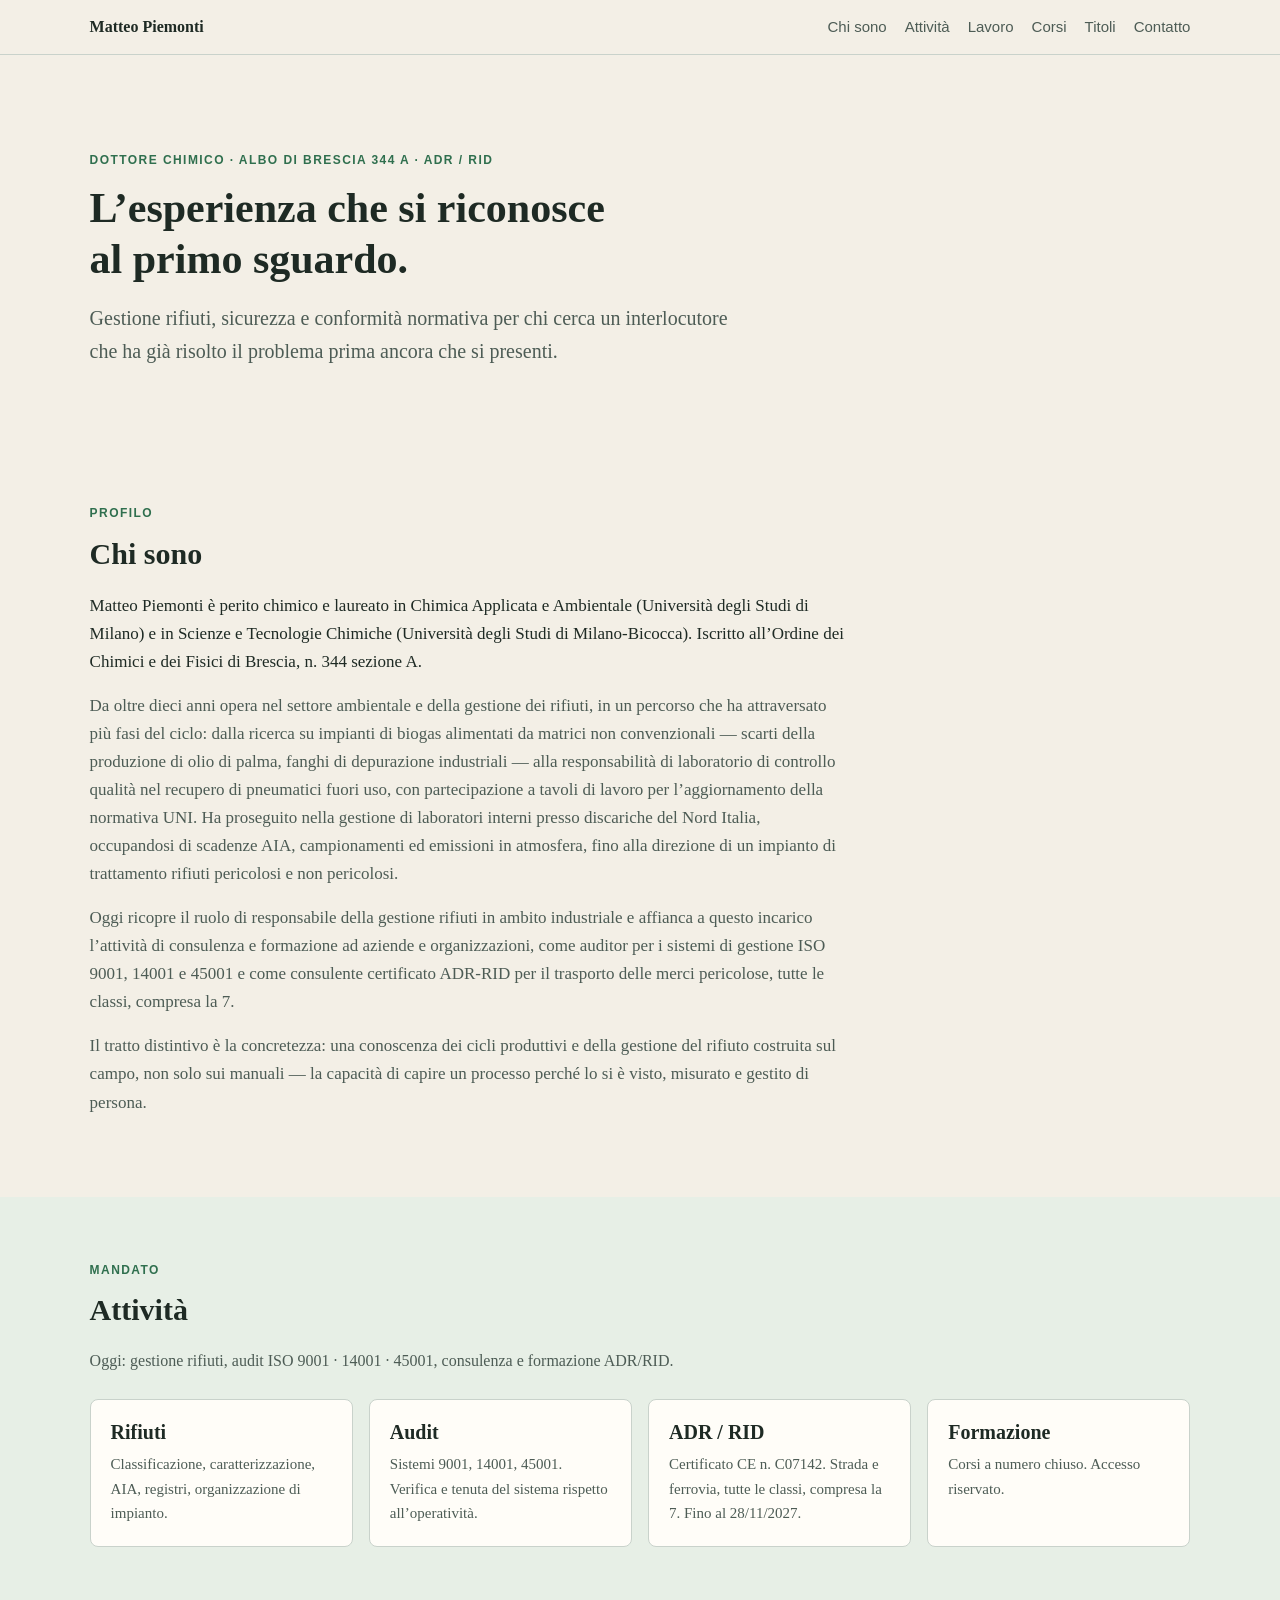
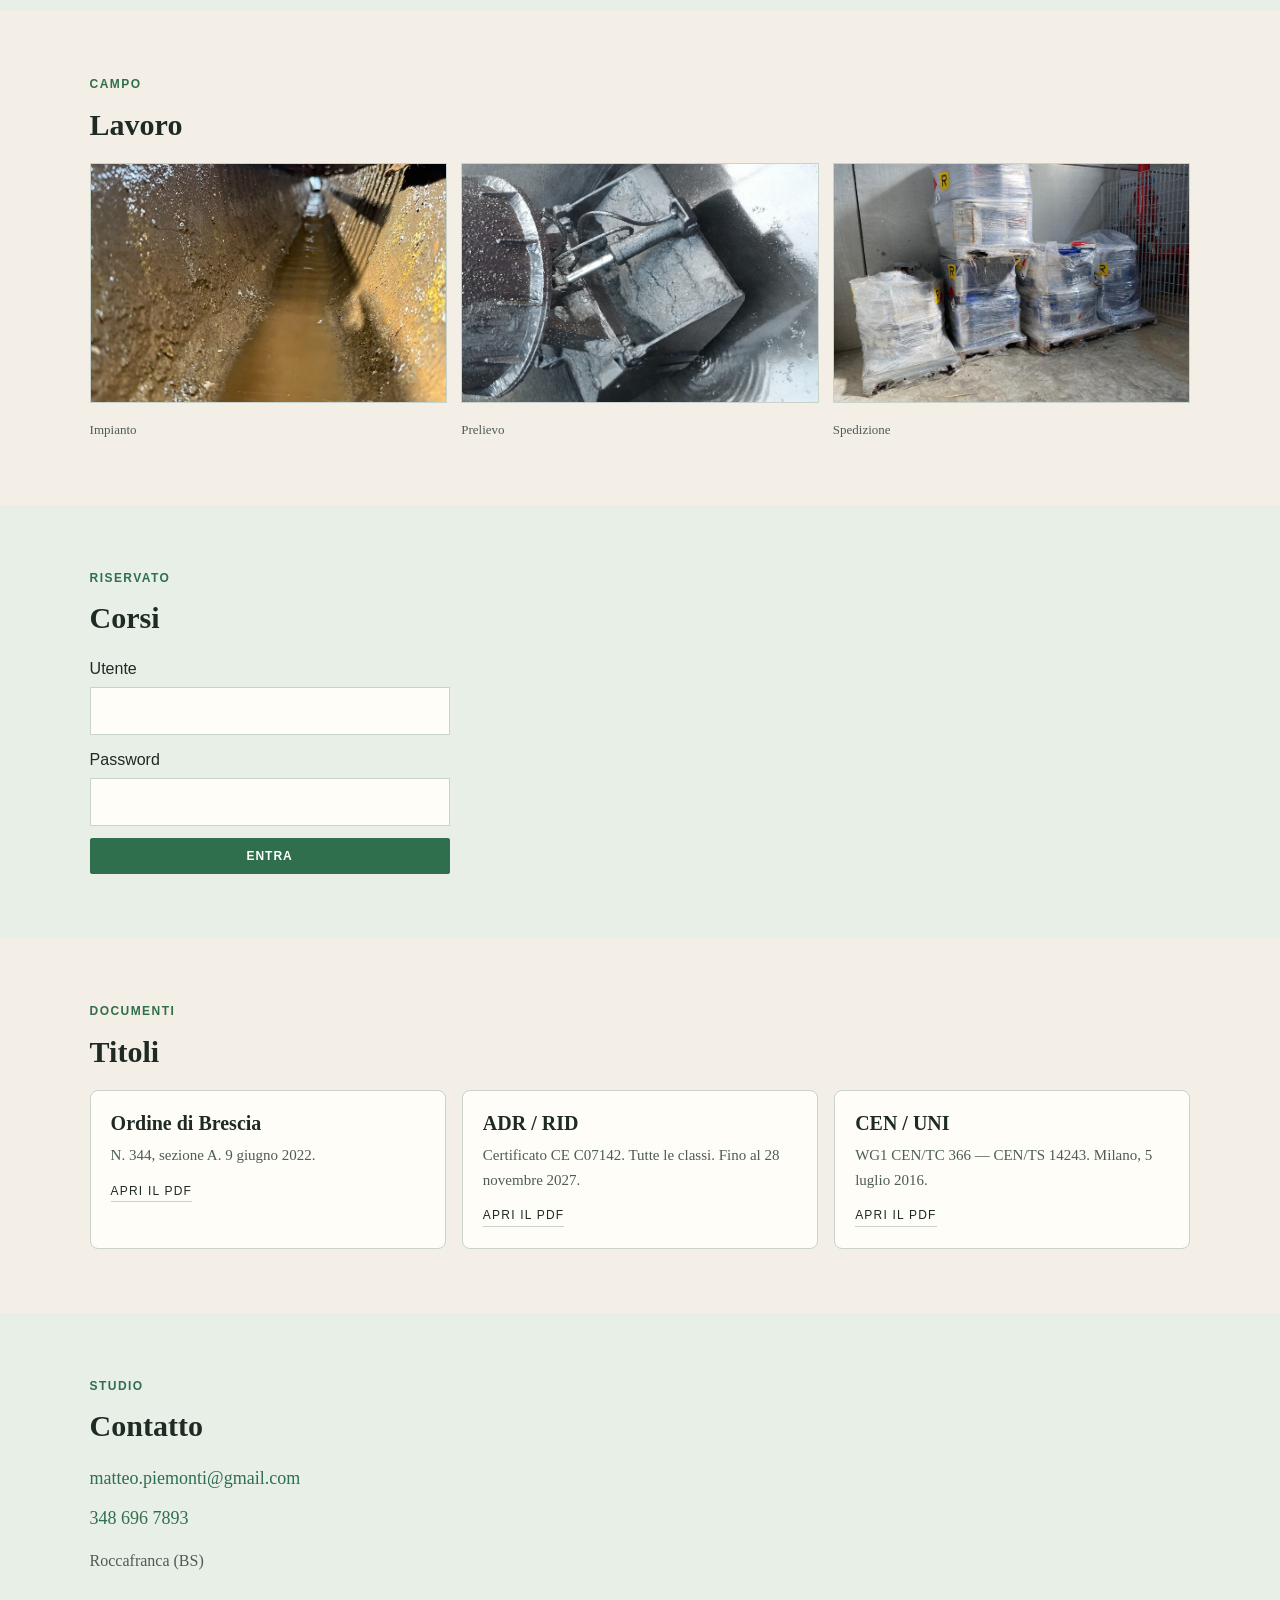
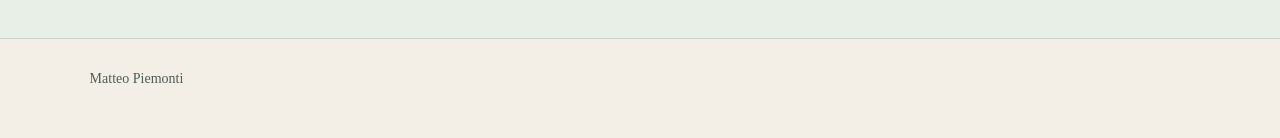
==== index.html @ e46317b4 "Add files via upload" ====
<!DOCTYPE html>
<html lang="it">
<head>
  <meta charset="UTF-8" />
  <meta name="viewport" content="width=device-width, initial-scale=1" />
  <title>Matteo Piemonti · Chimico</title>
  <meta name="description" content="Dott. Chim. Matteo Piemonti. Gestione rifiuti, audit ISO, consulente ADR/RID." />
  <style>
    :root { --bg:#f3efe6; --bg-alt:#e7efe6; --paper:#fffdf8; --ink:#1e2a24; --mute:#4d5c55; --line:#c9d2cb; --accent:#2f6f4e; }
    * { box-sizing:border-box; margin:0; padding:0; }
    body { background:var(--bg); color:var(--ink); font-family:Georgia,"Times New Roman",serif; line-height:1.65; }
    a { color:var(--accent); text-decoration:none; }
    a:hover { text-decoration:underline; }
    .nav { position:sticky; top:0; z-index:20; display:flex; align-items:center; justify-content:space-between; padding:14px 7vw; background:#f3efe6; border-bottom:1px solid var(--line); }
    .logo { color:var(--ink); font-weight:700; text-decoration:none; font-family:Georgia,serif; }
    .nav nav { display:flex; gap:18px; }
    .nav nav a { color:var(--mute); font-size:15px; font-family:Arial,Helvetica,sans-serif; }
    .menu-btn { display:none; border:1px solid var(--line); background:var(--paper); padding:6px 10px; font:inherit; }
    .hero { padding:96px 7vw 72px; max-width:820px; }
    .eyebrow { text-transform:uppercase; letter-spacing:.12em; font-size:12px; font-weight:700; color:var(--accent); margin-bottom:12px; font-family:Arial,Helvetica,sans-serif; }
    h1,h2,h3 { line-height:1.2; font-weight:700; }
    h1 { font-size:42px; margin-bottom:18px; }
    h2 { font-size:30px; margin:8px 0 20px; }
    h3 { font-size:20px; margin-bottom:8px; }
    .lead { font-size:20px; color:var(--mute); max-width:640px; }
    .lead-sm { color:var(--mute); max-width:720px; margin-bottom:24px; }
    .textlink { display:inline-block; margin-top:14px; color:var(--ink); font-size:12px; letter-spacing:.1em; text-transform:uppercase; border-bottom:1px solid var(--line); font-family:Arial,Helvetica,sans-serif; }
    .btn,.btn-ghost { display:inline-flex; align-items:center; justify-content:center; padding:10px 16px; border-radius:2px; font:700 12px Arial,Helvetica,sans-serif; letter-spacing:.08em; text-transform:uppercase; cursor:pointer; text-decoration:none; }
    .btn { background:var(--accent); color:#fff; border:1px solid var(--accent); }
    .btn-ghost { background:transparent; color:var(--ink); border:1px solid var(--line); }
    .band { padding:64px 7vw; }
    .band-alt { background:var(--bg-alt); }
    .prose { max-width:760px; }
    .prose p { margin-bottom:16px; color:var(--mute); font-size:17px; }
    .prose p:first-child { color:var(--ink); }
    .cards { display:grid; grid-template-columns:repeat(auto-fit,minmax(220px,1fr)); gap:16px; }
    .cards article { background:var(--paper); border:1px solid var(--line); border-radius:8px; padding:20px; }
    .cards article p { color:var(--mute); font-size:15px; }
    .photos { display:grid; grid-template-columns:repeat(3,1fr); gap:14px; }
    .photos img { width:100%; height:240px; object-fit:cover; border:1px solid var(--line); }
    .photos figcaption { margin-top:8px; font-size:13px; color:var(--mute); }
    .login { display:grid; gap:12px; max-width:360px; font-family:Arial,Helvetica,sans-serif; }
    .login input { width:100%; margin-top:4px; padding:10px; border:1px solid var(--line); background:var(--paper); font:inherit; }
    .err { color:#9b2c2c; }
    .ok { color:#216e3a; margin-bottom:12px; }
    .video-wrap { position:relative; width:min(720px,100%); padding-bottom:56.25%; height:0; margin:16px 0 12px; background:#1e2a24; }
    .video-wrap iframe { position:absolute; inset:0; width:100%; height:100%; border:0; }
    #corso-test[aria-disabled="true"] { opacity:.4; pointer-events:none; }
    .contact-line { margin-top:10px; font-size:18px; }
    .mute-note { color:var(--mute); margin-top:14px; }
    footer { padding:28px 7vw 48px; color:var(--mute); font-size:14px; border-top:1px solid var(--line); }
    @media (max-width:800px) {
      .nav nav { display:none; position:absolute; top:56px; right:12px; flex-direction:column; background:var(--paper); border:1px solid var(--line); padding:12px 16px; }
      body.nav-open .nav nav { display:flex; }
      .menu-btn { display:block; }
      .photos { grid-template-columns:1fr; }
      h1 { font-size:32px; }
    }
  </style>
</head>
<body>
  <header class="nav">
    <a class="logo" href="#top">Matteo Piemonti</a>
    <nav>
      <a href="#chi-sono">Chi sono</a>
      <a href="#oggi">Attività</a>
      <a href="#campo">Lavoro</a>
      <a href="#corsi">Corsi</a>
      <a href="#attestati">Titoli</a>
      <a href="#contatti">Contatto</a>
    </nav>
    <button class="menu-btn" type="button" onclick="document.body.classList.toggle('nav-open')">Menu</button>
  </header>

  <section class="hero" id="top">
    <p class="eyebrow">Dottore chimico · Albo di Brescia 344 A · ADR / RID</p>
    <h1>L’esperienza che si riconosce<br />al primo sguardo.</h1>
    <p class="lead">Gestione rifiuti, sicurezza e conformità normativa per chi cerca un interlocutore che ha già risolto il problema prima ancora che si presenti.</p>
  </section>

  <section class="band" id="chi-sono">
    <p class="eyebrow">Profilo</p>
    <h2>Chi sono</h2>
    <div class="prose">
      <p>Matteo Piemonti è perito chimico e laureato in Chimica Applicata e Ambientale (Università degli Studi di Milano) e in Scienze e Tecnologie Chimiche (Università degli Studi di Milano-Bicocca). Iscritto all’Ordine dei Chimici e dei Fisici di Brescia, n. 344 sezione A.</p>
      <p>Da oltre dieci anni opera nel settore ambientale e della gestione dei rifiuti, in un percorso che ha attraversato più fasi del ciclo: dalla ricerca su impianti di biogas alimentati da matrici non convenzionali — scarti della produzione di olio di palma, fanghi di depurazione industriali — alla responsabilità di laboratorio di controllo qualità nel recupero di pneumatici fuori uso, con partecipazione a tavoli di lavoro per l’aggiornamento della normativa UNI. Ha proseguito nella gestione di laboratori interni presso discariche del Nord Italia, occupandosi di scadenze AIA, campionamenti ed emissioni in atmosfera, fino alla direzione di un impianto di trattamento rifiuti pericolosi e non pericolosi.</p>
      <p>Oggi ricopre il ruolo di responsabile della gestione rifiuti in ambito industriale e affianca a questo incarico l’attività di consulenza e formazione ad aziende e organizzazioni, come auditor per i sistemi di gestione ISO 9001, 14001 e 45001 e come consulente certificato ADR-RID per il trasporto delle merci pericolose, tutte le classi, compresa la 7.</p>
      <p>Il tratto distintivo è la concretezza: una conoscenza dei cicli produttivi e della gestione del rifiuto costruita sul campo, non solo sui manuali — la capacità di capire un processo perché lo si è visto, misurato e gestito di persona.</p>
    </div>
  </section>

  <section class="band band-alt" id="oggi">
    <p class="eyebrow">Mandato</p>
    <h2>Attività</h2>
    <p class="lead-sm">Oggi: gestione rifiuti, audit ISO 9001 · 14001 · 45001, consulenza e formazione ADR/RID.</p>
    <div class="cards">
      <article>
        <h3>Rifiuti</h3>
        <p>Classificazione, caratterizzazione, AIA, registri, organizzazione di impianto.</p>
      </article>
      <article>
        <h3>Audit</h3>
        <p>Sistemi 9001, 14001, 45001. Verifica e tenuta del sistema rispetto all’operatività.</p>
      </article>
      <article>
        <h3>ADR / RID</h3>
        <p>Certificato CE n. C07142. Strada e ferrovia, tutte le classi, compresa la 7. Fino al 28/11/2027.</p>
      </article>
      <article>
        <h3>Formazione</h3>
        <p>Corsi a numero chiuso. Accesso riservato.</p>
      </article>
    </div>
  </section>

  <section class="band" id="campo">
    <p class="eyebrow">Campo</p>
    <h2>Lavoro</h2>
    <div class="photos">
      <figure>
        <img src="impianto-canale.jpg" alt="Sezione di impianto" />
        <figcaption>Impianto</figcaption>
      </figure>
      <figure>
        <img src="impianto-benna.jpg" alt="Prelievo in vasca" />
        <figcaption>Prelievo</figcaption>
      </figure>
      <figure>
        <img src="merci-pericolose.jpg" alt="Colli etichettati" />
        <figcaption>Spedizione</figcaption>
      </figure>
    </div>
  </section>

  <section class="band band-alt" id="corsi">
    <p class="eyebrow">Riservato</p>
    <h2>Corsi</h2>
    <form class="login" id="login-form" onsubmit="return login(event)">
      <label>Utente
        <input type="text" id="user" autocomplete="username" required />
      </label>
      <label>Password
        <input type="password" id="pass" autocomplete="current-password" required />
      </label>
      <button type="submit" class="btn">Entra</button>
      <p class="err" id="login-err" hidden>Accesso non consentito.</p>
    </form>
    <div id="corsi-area" hidden>
      <p class="ok" id="corso-titolo">Accesso consentito.</p>
      <p class="lead-sm">Guardi la presentazione per intero. A fine video conferma e si apre il test.</p>
      <div class="video-wrap">
        <iframe id="corso-video" title="Presentazione del corso" allow="autoplay" allowfullscreen></iframe>
      </div>
      <p>
        <button class="btn" type="button" id="corso-fine">Presentazione conclusa</button>
      </p>
      <p>
        <a class="btn" id="corso-test" href="#" target="_blank" rel="noopener" aria-disabled="true">Vai al test</a>
      </p>
      <p class="err" id="corso-lock">Il test si apre dopo la conferma a fine presentazione.</p>
      <p><button class="btn btn-ghost" type="button" onclick="logout()">Esci</button></p>
    </div>
  </section>

  <section class="band" id="attestati">
    <p class="eyebrow">Documenti</p>
    <h2>Titoli</h2>
    <div class="cards">
      <article>
        <h3>Ordine di Brescia</h3>
        <p>N. 344, sezione A. 9 giugno 2022.</p>
        <a class="textlink" href="https://matteopiemonti.it/iscrizione-ordine-chimici.pdf" target="_blank" rel="noopener">Apri il PDF</a>
      </article>
      <article>
        <h3>ADR / RID</h3>
        <p>Certificato CE C07142. Tutte le classi. Fino al 28 novembre 2027.</p>
        <a class="textlink" href="https://matteopiemonti.it/certificato-adr-rid.pdf" target="_blank" rel="noopener">Apri il PDF</a>
      </article>
      <article>
        <h3>CEN / UNI</h3>
        <p>WG1 CEN/TC 366 — CEN/TS 14243. Milano, 5 luglio 2016.</p>
        <a class="textlink" href="https://matteopiemonti.it/attestato-cen-uni-elt.pdf" target="_blank" rel="noopener">Apri il PDF</a>
      </article>
    </div>
  </section>

  <section class="band band-alt" id="contatti">
    <p class="eyebrow">Studio</p>
    <h2>Contatto</h2>
    <p class="contact-line"><a href="mailto:matteo.piemonti@gmail.com">matteo.piemonti@gmail.com</a></p>
    <p class="contact-line"><a href="tel:+393486967893">348 696 7893</a></p>
    <p class="mute-note">Roccafranca (BS)</p>
  </section>

  <footer>
    <p>Matteo Piemonti</p>
  </footer>

  <script src="app.js"></script>
</body>
</html>
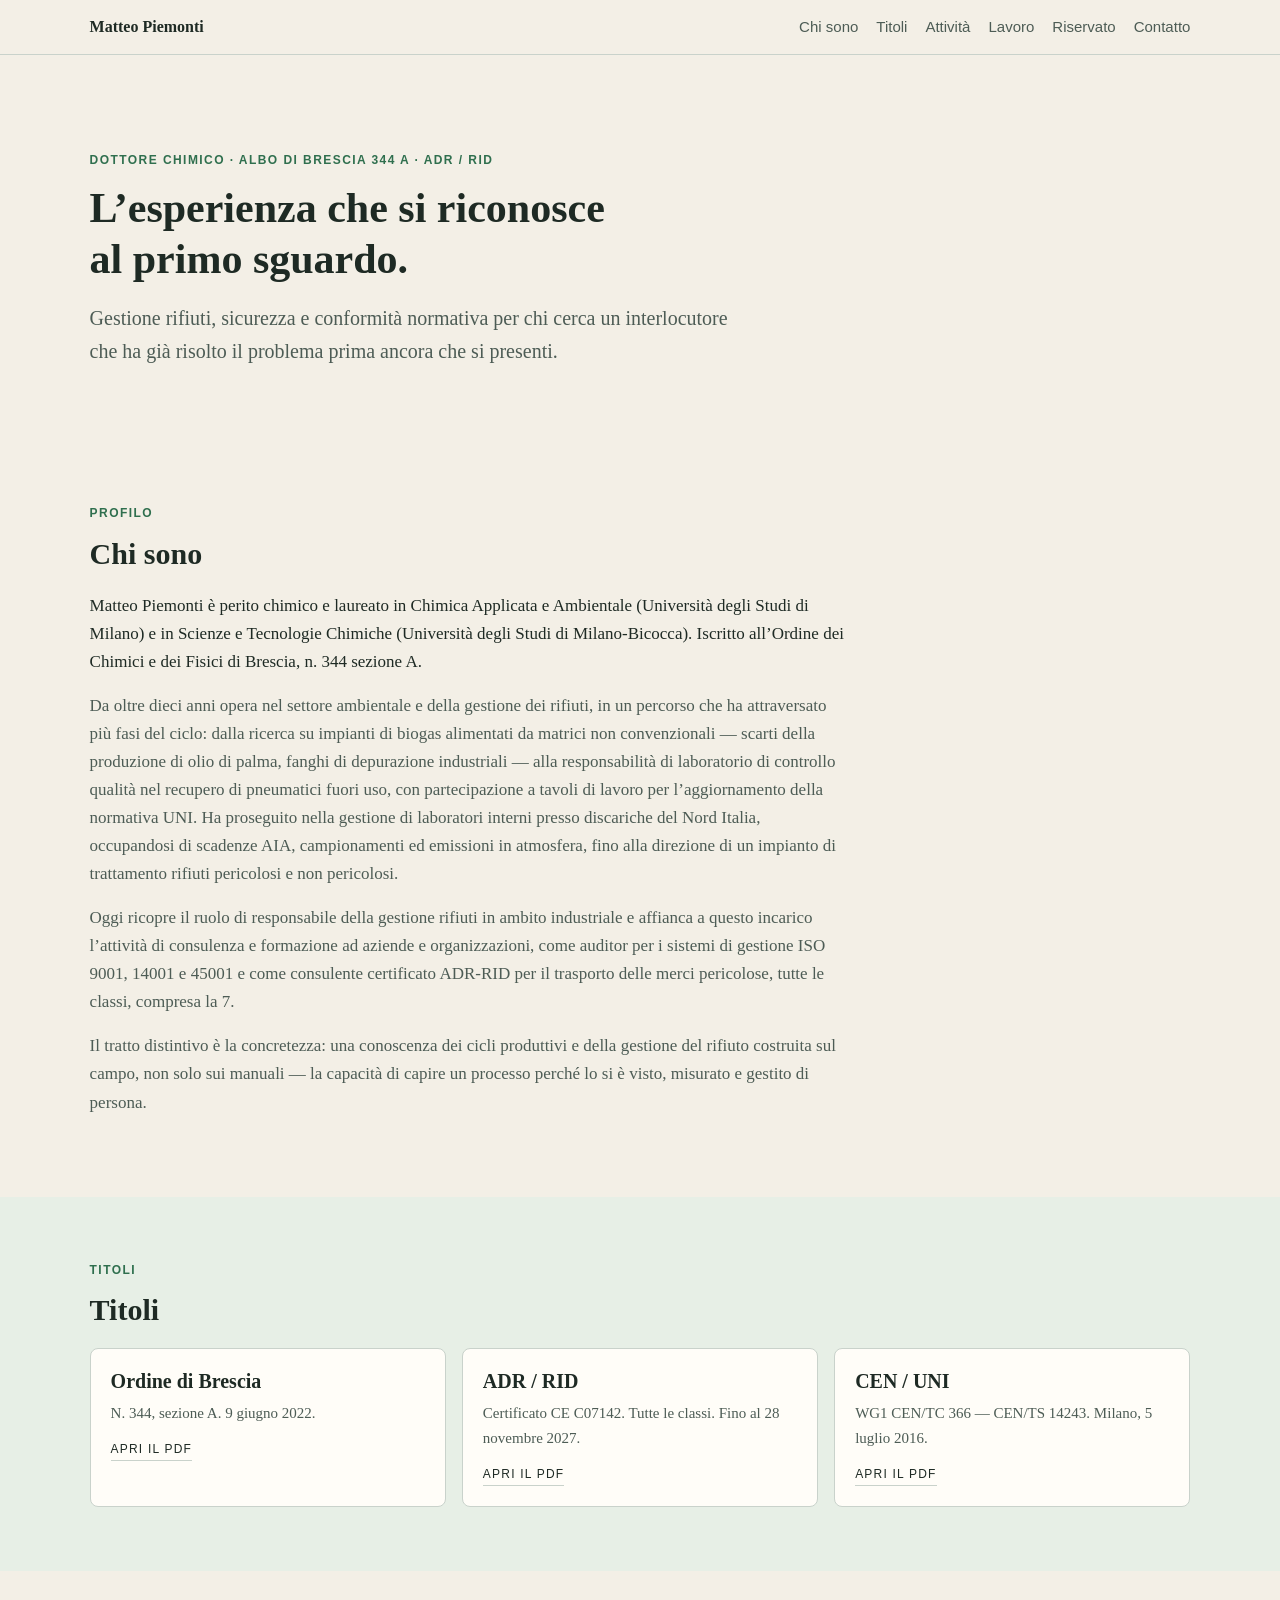
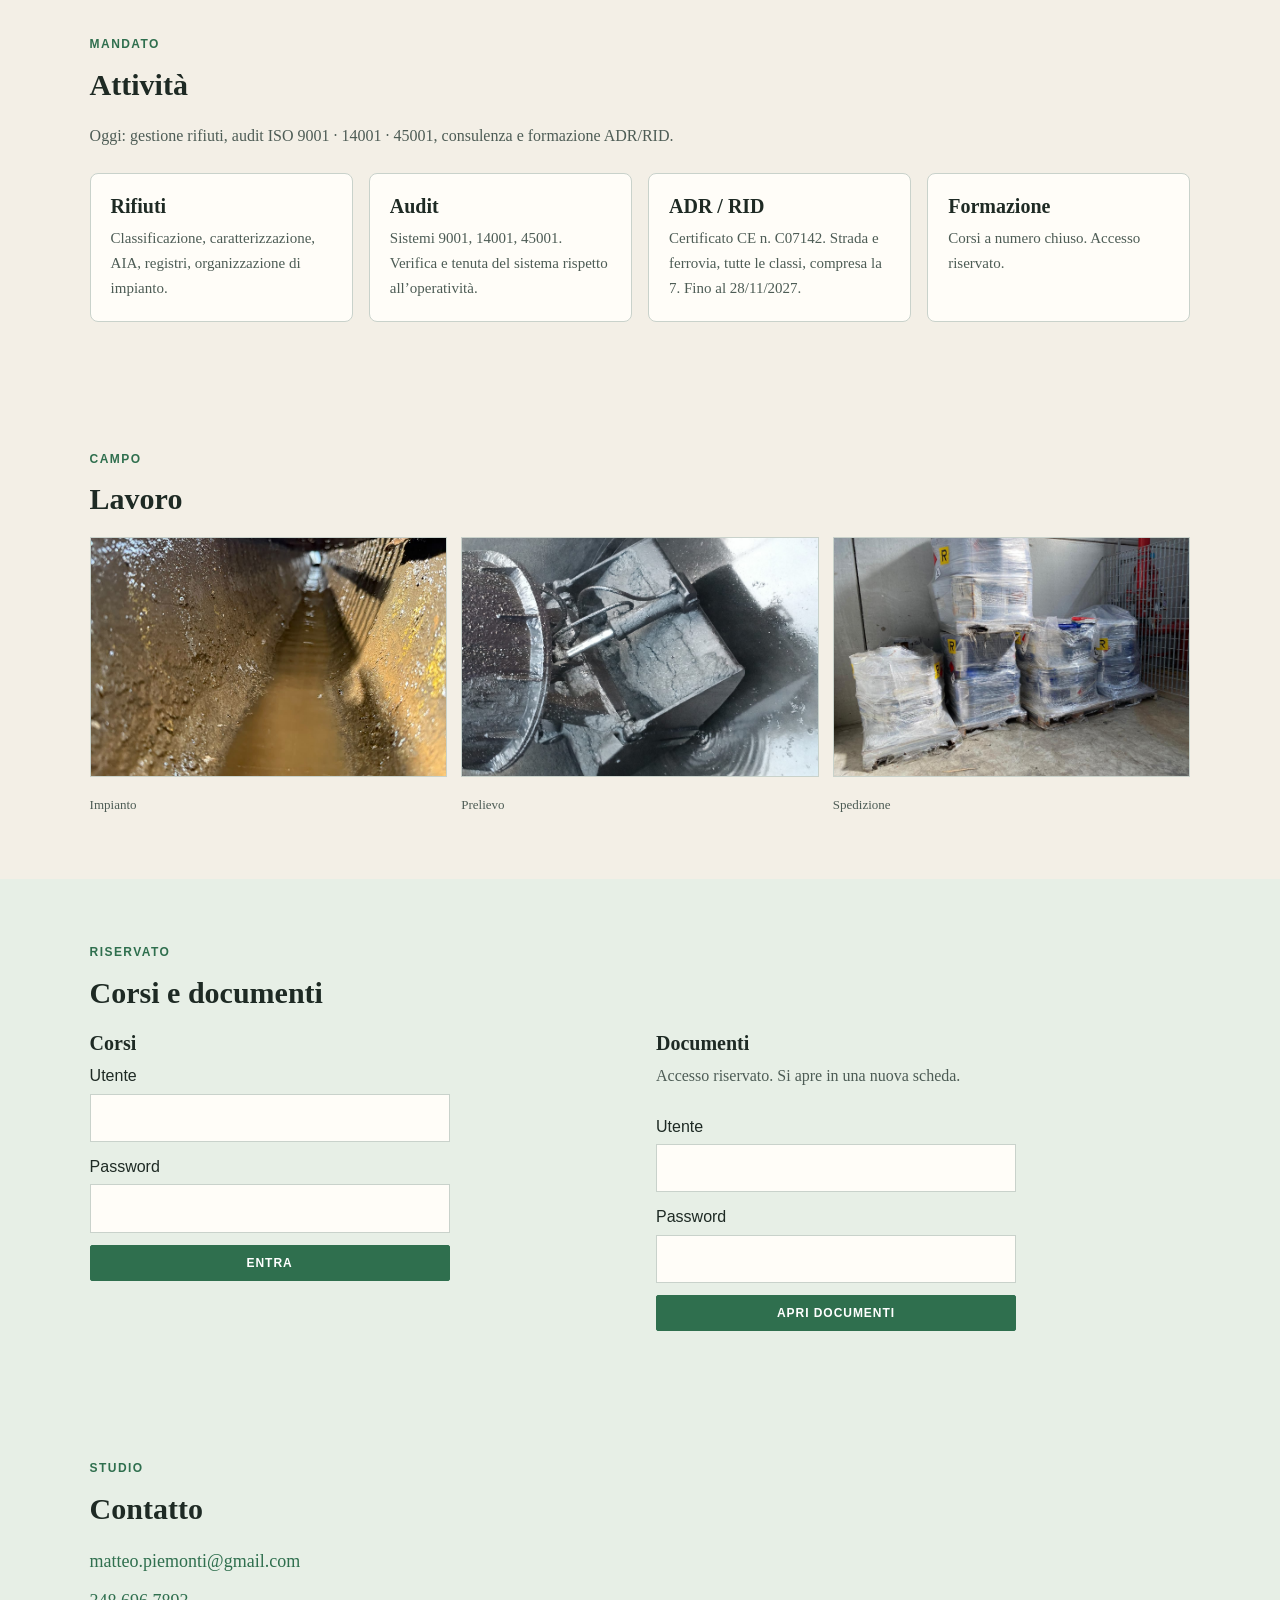
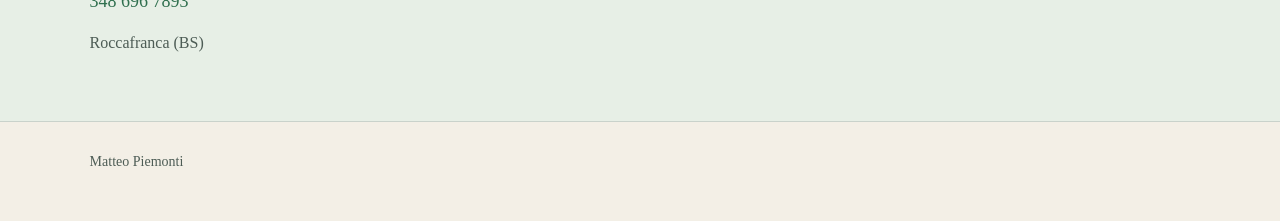
==== commit 098e00df: "Add files via upload" ====
--- a/index.html
+++ b/index.html
@@ -63,10 +63,10 @@
     <a class="logo" href="#top">Matteo Piemonti</a>
     <nav>
       <a href="#chi-sono">Chi sono</a>
+      <a href="#titoli">Titoli</a>
       <a href="#oggi">Attività</a>
       <a href="#campo">Lavoro</a>
-      <a href="#corsi">Corsi</a>
-      <a href="#attestati">Titoli</a>
+      <a href="#corsi">Riservato</a>
       <a href="#contatti">Contatto</a>
     </nav>
     <button class="menu-btn" type="button" onclick="document.body.classList.toggle('nav-open')">Menu</button>
@@ -89,7 +89,29 @@
     </div>
   </section>
 
-  <section class="band band-alt" id="oggi">
+  <section class="band band-alt" id="titoli">
+    <p class="eyebrow">Titoli</p>
+    <h2>Titoli</h2>
+    <div class="cards">
+      <article>
+        <h3>Ordine di Brescia</h3>
+        <p>N. 344, sezione A. 9 giugno 2022.</p>
+        <a class="textlink" href="https://matteopiemonti.it/iscrizione-ordine-chimici.pdf" target="_blank" rel="noopener">Apri il PDF</a>
+      </article>
+      <article>
+        <h3>ADR / RID</h3>
+        <p>Certificato CE C07142. Tutte le classi. Fino al 28 novembre 2027.</p>
+        <a class="textlink" href="https://matteopiemonti.it/certificato-adr-rid.pdf" target="_blank" rel="noopener">Apri il PDF</a>
+      </article>
+      <article>
+        <h3>CEN / UNI</h3>
+        <p>WG1 CEN/TC 366 — CEN/TS 14243. Milano, 5 luglio 2016.</p>
+        <a class="textlink" href="https://matteopiemonti.it/attestato-cen-uni-elt.pdf" target="_blank" rel="noopener">Apri il PDF</a>
+      </article>
+    </div>
+  </section>
+
+  <section class="band" id="oggi">
     <p class="eyebrow">Mandato</p>
     <h2>Attività</h2>
     <p class="lead-sm">Oggi: gestione rifiuti, audit ISO 9001 · 14001 · 45001, consulenza e formazione ADR/RID.</p>
@@ -134,53 +156,50 @@
 
   <section class="band band-alt" id="corsi">
     <p class="eyebrow">Riservato</p>
-    <h2>Corsi</h2>
-    <form class="login" id="login-form" onsubmit="return login(event)">
-      <label>Utente
-        <input type="text" id="user" autocomplete="username" required />
-      </label>
-      <label>Password
-        <input type="password" id="pass" autocomplete="current-password" required />
-      </label>
-      <button type="submit" class="btn">Entra</button>
-      <p class="err" id="login-err" hidden>Accesso non consentito.</p>
-    </form>
-    <div id="corsi-area" hidden>
-      <p class="ok" id="corso-titolo">Accesso consentito.</p>
-      <p class="lead-sm">Guardi la presentazione per intero. A fine video conferma e si apre il test.</p>
-      <div class="video-wrap">
-        <iframe id="corso-video" title="Presentazione del corso" allow="autoplay" allowfullscreen></iframe>
+    <h2>Corsi e documenti</h2>
+    <div style="display:grid; grid-template-columns:repeat(auto-fit,minmax(280px,1fr)); gap:32px; margin-top:16px;">
+      <div>
+        <h3>Corsi</h3>
+        <form class="login" id="login-form" onsubmit="return login(event)">
+          <label>Utente
+            <input type="text" id="user" autocomplete="username" required />
+          </label>
+          <label>Password
+            <input type="password" id="pass" autocomplete="current-password" required />
+          </label>
+          <button type="submit" class="btn">Entra</button>
+          <p class="err" id="login-err" hidden>Accesso non consentito.</p>
+        </form>
+        <div id="corsi-area" hidden>
+          <p class="ok" id="corso-titolo">Accesso consentito.</p>
+          <p class="lead-sm">Guardi la presentazione per intero. A fine video conferma e si apre il test.</p>
+          <div class="video-wrap">
+            <iframe id="corso-video" title="Presentazione del corso" allow="autoplay" allowfullscreen></iframe>
+          </div>
+          <p>
+            <button class="btn" type="button" id="corso-fine">Presentazione conclusa</button>
+          </p>
+          <p>
+            <a class="btn" id="corso-test" href="#" target="_blank" rel="noopener" aria-disabled="true">Vai al test</a>
+          </p>
+          <p class="err" id="corso-lock">Il test si apre dopo la conferma a fine presentazione.</p>
+          <p><button class="btn btn-ghost" type="button" onclick="logout()">Esci</button></p>
+        </div>
       </div>
-      <p>
-        <button class="btn" type="button" id="corso-fine">Presentazione conclusa</button>
-      </p>
-      <p>
-        <a class="btn" id="corso-test" href="#" target="_blank" rel="noopener" aria-disabled="true">Vai al test</a>
-      </p>
-      <p class="err" id="corso-lock">Il test si apre dopo la conferma a fine presentazione.</p>
-      <p><button class="btn btn-ghost" type="button" onclick="logout()">Esci</button></p>
-    </div>
-  </section>
-
-  <section class="band" id="attestati">
-    <p class="eyebrow">Documenti</p>
-    <h2>Titoli</h2>
-    <div class="cards">
-      <article>
-        <h3>Ordine di Brescia</h3>
-        <p>N. 344, sezione A. 9 giugno 2022.</p>
-        <a class="textlink" href="https://matteopiemonti.it/iscrizione-ordine-chimici.pdf" target="_blank" rel="noopener">Apri il PDF</a>
-      </article>
-      <article>
-        <h3>ADR / RID</h3>
-        <p>Certificato CE C07142. Tutte le classi. Fino al 28 novembre 2027.</p>
-        <a class="textlink" href="https://matteopiemonti.it/certificato-adr-rid.pdf" target="_blank" rel="noopener">Apri il PDF</a>
-      </article>
-      <article>
-        <h3>CEN / UNI</h3>
-        <p>WG1 CEN/TC 366 — CEN/TS 14243. Milano, 5 luglio 2016.</p>
-        <a class="textlink" href="https://matteopiemonti.it/attestato-cen-uni-elt.pdf" target="_blank" rel="noopener">Apri il PDF</a>
-      </article>
+      <div>
+        <h3>Documenti</h3>
+        <p class="lead-sm">Accesso riservato. Si apre in una nuova scheda.</p>
+        <form class="login" id="docs-login" onsubmit="return apriDocumenti(event)">
+          <label>Utente
+            <input type="text" id="docs-user" autocomplete="username" required />
+          </label>
+          <label>Password
+            <input type="password" id="docs-pass" autocomplete="current-password" required />
+          </label>
+          <button type="submit" class="btn">Apri documenti</button>
+          <p class="err" id="docs-err" hidden>Accesso non consentito.</p>
+        </form>
+      </div>
     </div>
   </section>
 
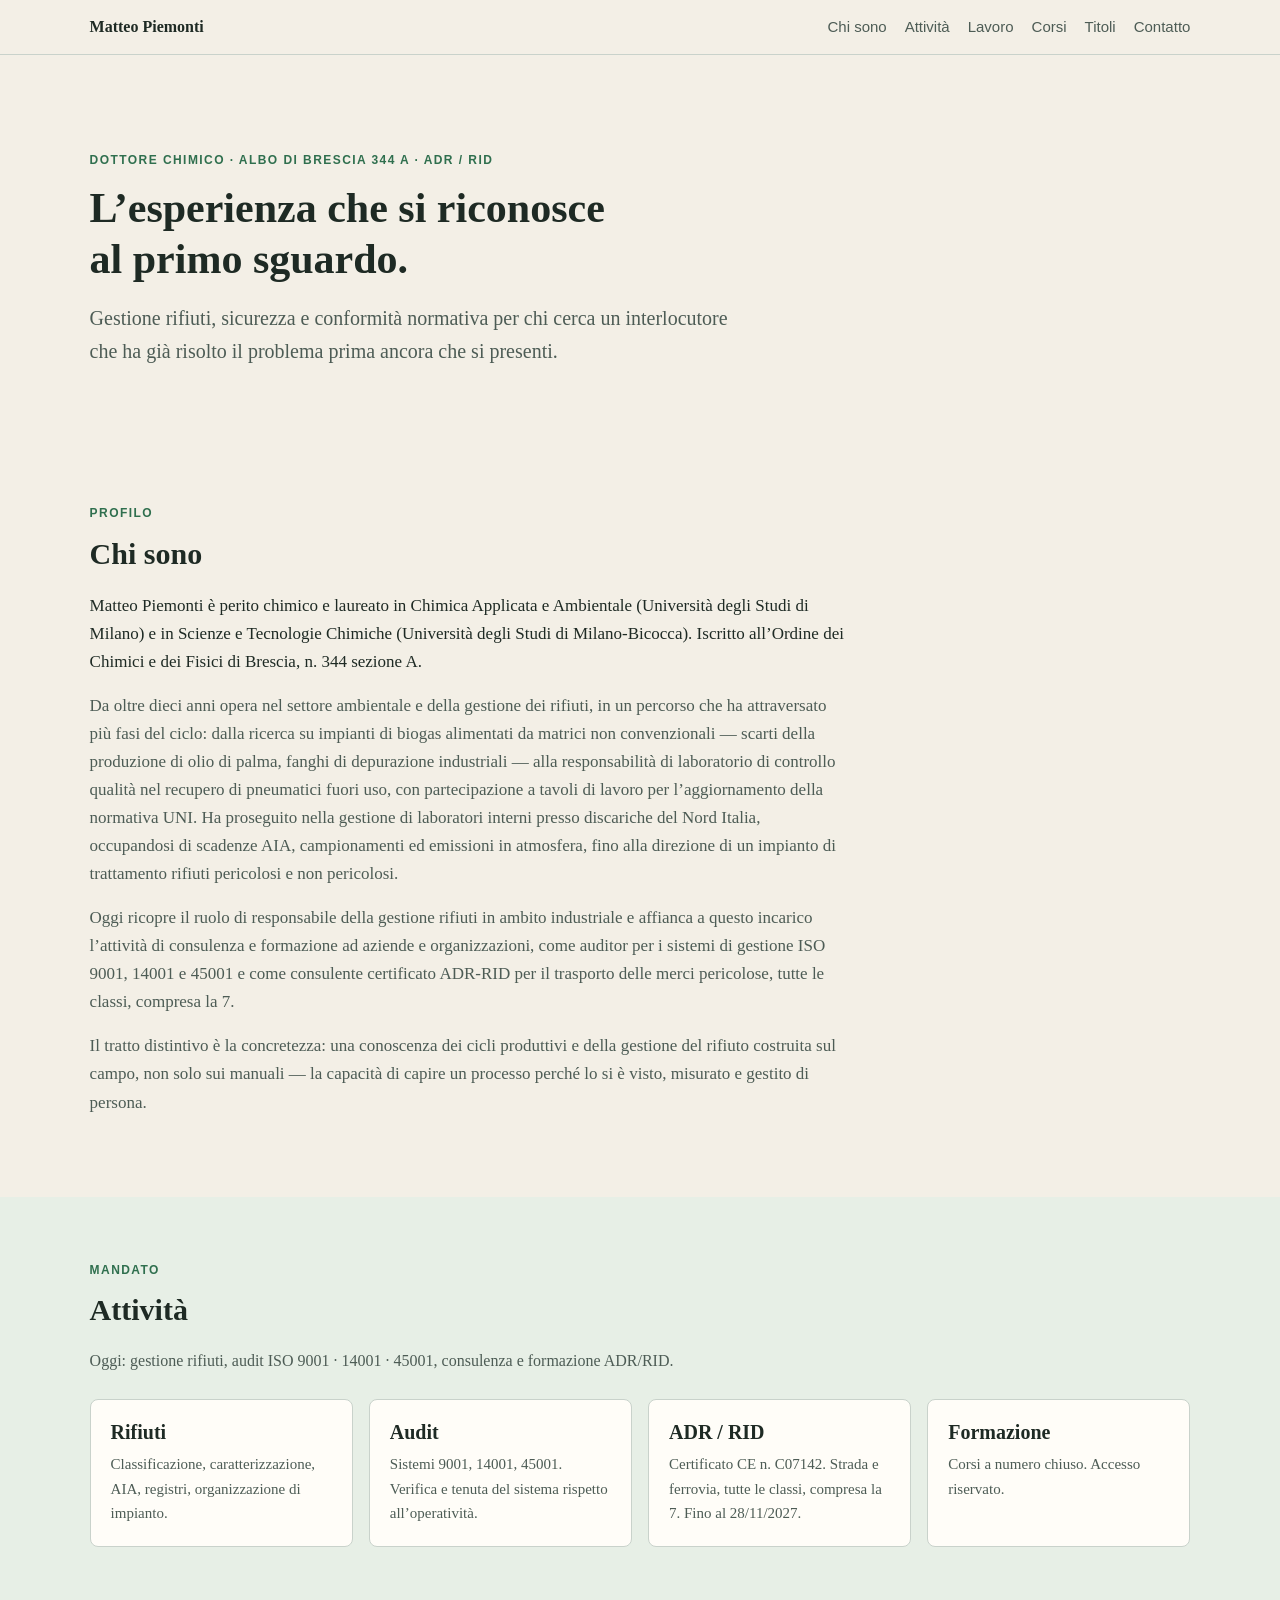
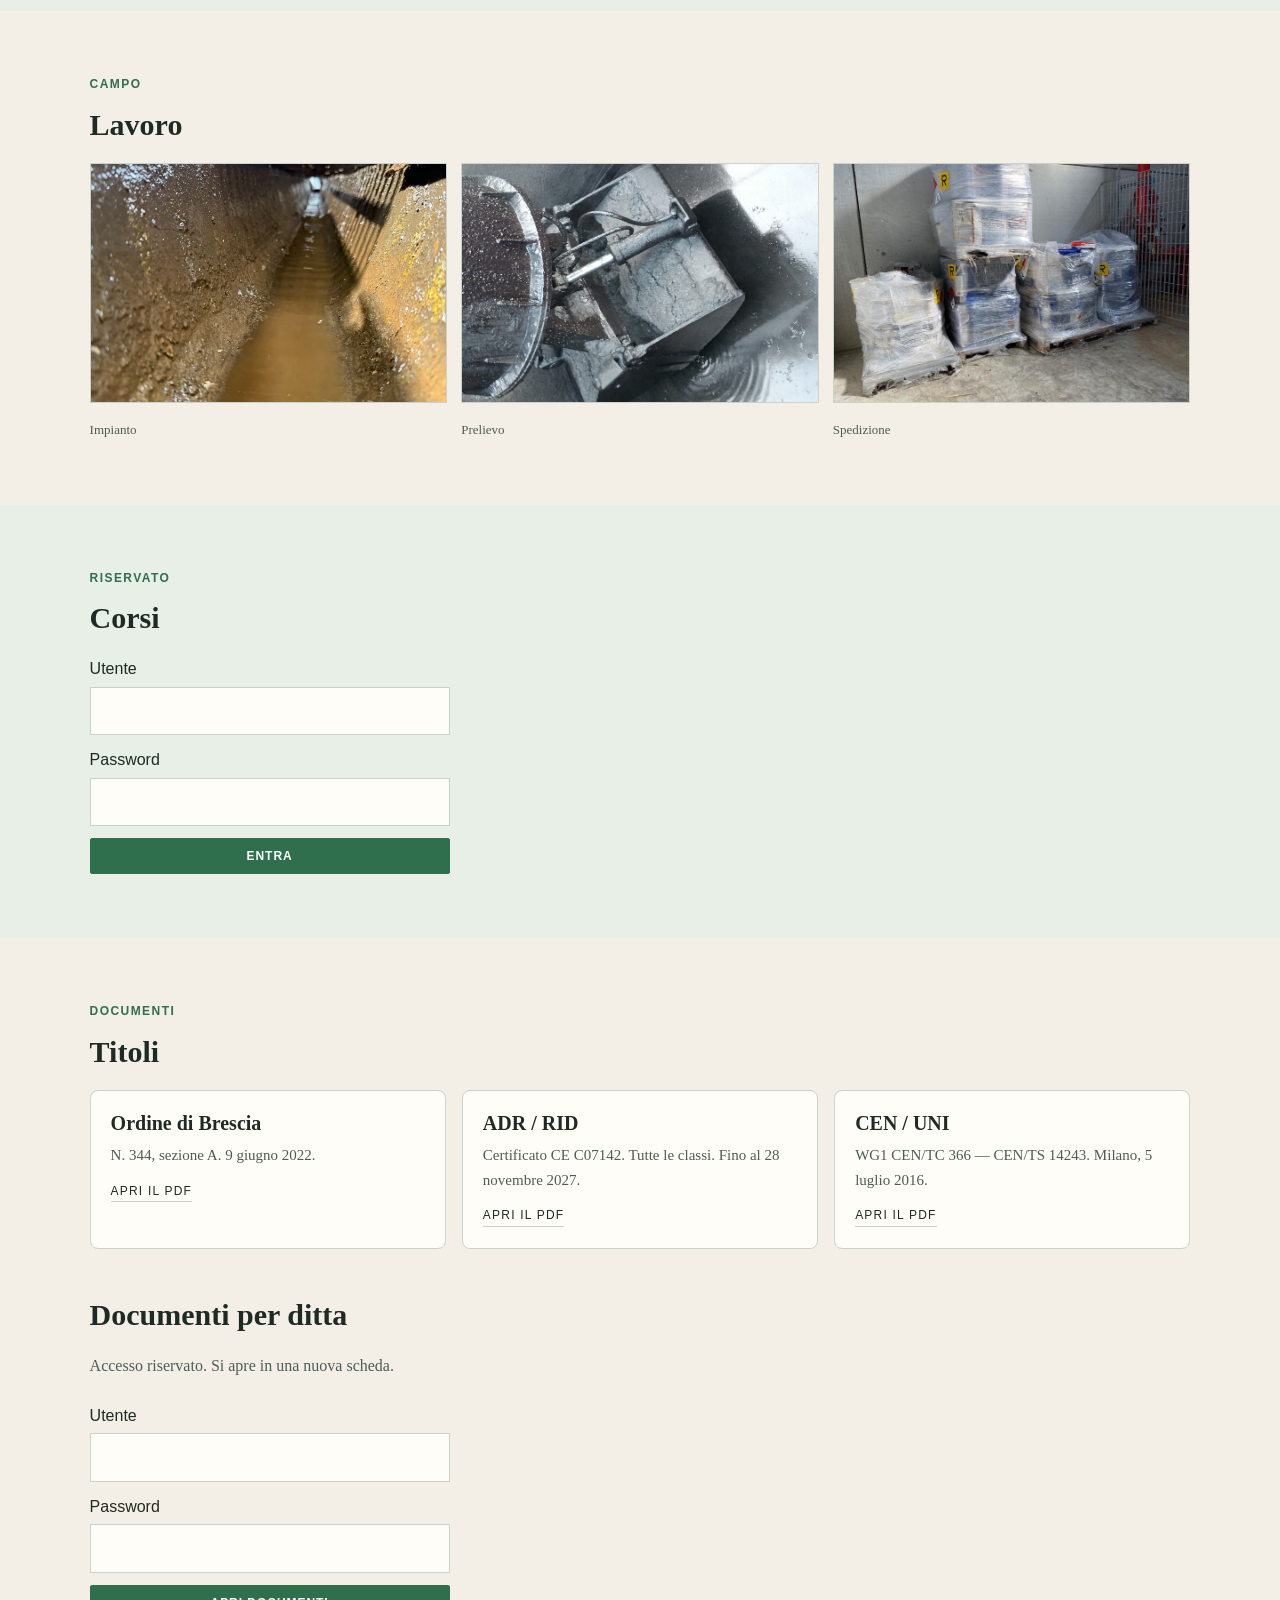
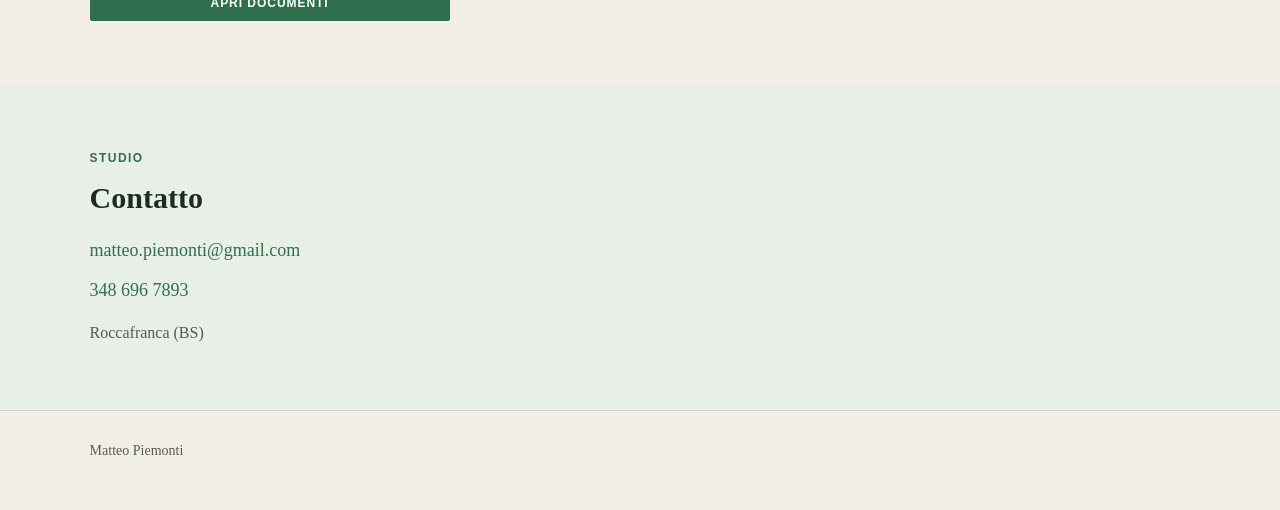
==== commit cfad2f94: "Add files via upload" ====
--- a/index.html
+++ b/index.html
@@ -63,10 +63,10 @@
     <a class="logo" href="#top">Matteo Piemonti</a>
     <nav>
       <a href="#chi-sono">Chi sono</a>
-      <a href="#titoli">Titoli</a>
       <a href="#oggi">Attività</a>
       <a href="#campo">Lavoro</a>
-      <a href="#corsi">Riservato</a>
+      <a href="#corsi">Corsi</a>
+      <a href="#attestati">Titoli</a>
       <a href="#contatti">Contatto</a>
     </nav>
     <button class="menu-btn" type="button" onclick="document.body.classList.toggle('nav-open')">Menu</button>
@@ -89,29 +89,7 @@
     </div>
   </section>
 
-  <section class="band band-alt" id="titoli">
-    <p class="eyebrow">Titoli</p>
-    <h2>Titoli</h2>
-    <div class="cards">
-      <article>
-        <h3>Ordine di Brescia</h3>
-        <p>N. 344, sezione A. 9 giugno 2022.</p>
-        <a class="textlink" href="https://matteopiemonti.it/iscrizione-ordine-chimici.pdf" target="_blank" rel="noopener">Apri il PDF</a>
-      </article>
-      <article>
-        <h3>ADR / RID</h3>
-        <p>Certificato CE C07142. Tutte le classi. Fino al 28 novembre 2027.</p>
-        <a class="textlink" href="https://matteopiemonti.it/certificato-adr-rid.pdf" target="_blank" rel="noopener">Apri il PDF</a>
-      </article>
-      <article>
-        <h3>CEN / UNI</h3>
-        <p>WG1 CEN/TC 366 — CEN/TS 14243. Milano, 5 luglio 2016.</p>
-        <a class="textlink" href="https://matteopiemonti.it/attestato-cen-uni-elt.pdf" target="_blank" rel="noopener">Apri il PDF</a>
-      </article>
-    </div>
-  </section>
-
-  <section class="band" id="oggi">
+  <section class="band band-alt" id="oggi">
     <p class="eyebrow">Mandato</p>
     <h2>Attività</h2>
     <p class="lead-sm">Oggi: gestione rifiuti, audit ISO 9001 · 14001 · 45001, consulenza e formazione ADR/RID.</p>
@@ -156,51 +134,67 @@
 
   <section class="band band-alt" id="corsi">
     <p class="eyebrow">Riservato</p>
-    <h2>Corsi e documenti</h2>
-    <div style="display:grid; grid-template-columns:repeat(auto-fit,minmax(280px,1fr)); gap:32px; margin-top:16px;">
-      <div>
-        <h3>Corsi</h3>
-        <form class="login" id="login-form" onsubmit="return login(event)">
-          <label>Utente
-            <input type="text" id="user" autocomplete="username" required />
-          </label>
-          <label>Password
-            <input type="password" id="pass" autocomplete="current-password" required />
-          </label>
-          <button type="submit" class="btn">Entra</button>
-          <p class="err" id="login-err" hidden>Accesso non consentito.</p>
-        </form>
-        <div id="corsi-area" hidden>
-          <p class="ok" id="corso-titolo">Accesso consentito.</p>
-          <p class="lead-sm">Guardi la presentazione per intero. A fine video conferma e si apre il test.</p>
-          <div class="video-wrap">
-            <iframe id="corso-video" title="Presentazione del corso" allow="autoplay" allowfullscreen></iframe>
-          </div>
-          <p>
-            <button class="btn" type="button" id="corso-fine">Presentazione conclusa</button>
-          </p>
-          <p>
-            <a class="btn" id="corso-test" href="#" target="_blank" rel="noopener" aria-disabled="true">Vai al test</a>
-          </p>
-          <p class="err" id="corso-lock">Il test si apre dopo la conferma a fine presentazione.</p>
-          <p><button class="btn btn-ghost" type="button" onclick="logout()">Esci</button></p>
-        </div>
+    <h2>Corsi</h2>
+    <form class="login" id="login-form" onsubmit="return login(event)">
+      <label>Utente
+        <input type="text" id="user" autocomplete="username" required />
+      </label>
+      <label>Password
+        <input type="password" id="pass" autocomplete="current-password" required />
+      </label>
+      <button type="submit" class="btn">Entra</button>
+      <p class="err" id="login-err" hidden>Accesso non consentito.</p>
+    </form>
+    <div id="corsi-area" hidden>
+      <p class="ok" id="corso-titolo">Accesso consentito.</p>
+      <p class="lead-sm">Guardi la presentazione per intero. A fine video conferma e si apre il test.</p>
+      <div class="video-wrap">
+        <iframe id="corso-video" title="Presentazione del corso" allow="autoplay" allowfullscreen></iframe>
       </div>
-      <div>
-        <h3>Documenti</h3>
-        <p class="lead-sm">Accesso riservato. Si apre in una nuova scheda.</p>
-        <form class="login" id="docs-login" onsubmit="return apriDocumenti(event)">
-          <label>Utente
-            <input type="text" id="docs-user" autocomplete="username" required />
-          </label>
-          <label>Password
-            <input type="password" id="docs-pass" autocomplete="current-password" required />
-          </label>
-          <button type="submit" class="btn">Apri documenti</button>
-          <p class="err" id="docs-err" hidden>Accesso non consentito.</p>
-        </form>
-      </div>
-    </div>
+      <p>
+        <button class="btn" type="button" id="corso-fine">Presentazione conclusa</button>
+      </p>
+      <p>
+        <a class="btn" id="corso-test" href="#" target="_blank" rel="noopener" aria-disabled="true">Vai al test</a>
+      </p>
+      <p class="err" id="corso-lock">Il test si apre dopo la conferma a fine presentazione.</p>
+      <p><button class="btn btn-ghost" type="button" onclick="logout()">Esci</button></p>
+    </div>
+  </section>
+
+  <section class="band" id="attestati">
+    <p class="eyebrow">Documenti</p>
+    <h2>Titoli</h2>
+    <div class="cards">
+      <article>
+        <h3>Ordine di Brescia</h3>
+        <p>N. 344, sezione A. 9 giugno 2022.</p>
+        <a class="textlink" href="https://matteopiemonti.it/iscrizione-ordine-chimici.pdf" target="_blank" rel="noopener">Apri il PDF</a>
+      </article>
+      <article>
+        <h3>ADR / RID</h3>
+        <p>Certificato CE C07142. Tutte le classi. Fino al 28 novembre 2027.</p>
+        <a class="textlink" href="https://matteopiemonti.it/certificato-adr-rid.pdf" target="_blank" rel="noopener">Apri il PDF</a>
+      </article>
+      <article>
+        <h3>CEN / UNI</h3>
+        <p>WG1 CEN/TC 366 — CEN/TS 14243. Milano, 5 luglio 2016.</p>
+        <a class="textlink" href="https://matteopiemonti.it/attestato-cen-uni-elt.pdf" target="_blank" rel="noopener">Apri il PDF</a>
+      </article>
+    </div>
+
+    <h2 style="margin-top:48px;">Documenti per ditta</h2>
+    <p class="lead-sm">Accesso riservato. Si apre in una nuova scheda.</p>
+    <form class="login" id="docs-login" onsubmit="return apriDocumenti(event)">
+      <label>Utente
+        <input type="text" id="docs-user" autocomplete="username" required />
+      </label>
+      <label>Password
+        <input type="password" id="docs-pass" autocomplete="current-password" required />
+      </label>
+      <button type="submit" class="btn">Apri documenti</button>
+      <p class="err" id="docs-err" hidden>Accesso non consentito.</p>
+    </form>
   </section>
 
   <section class="band band-alt" id="contatti">
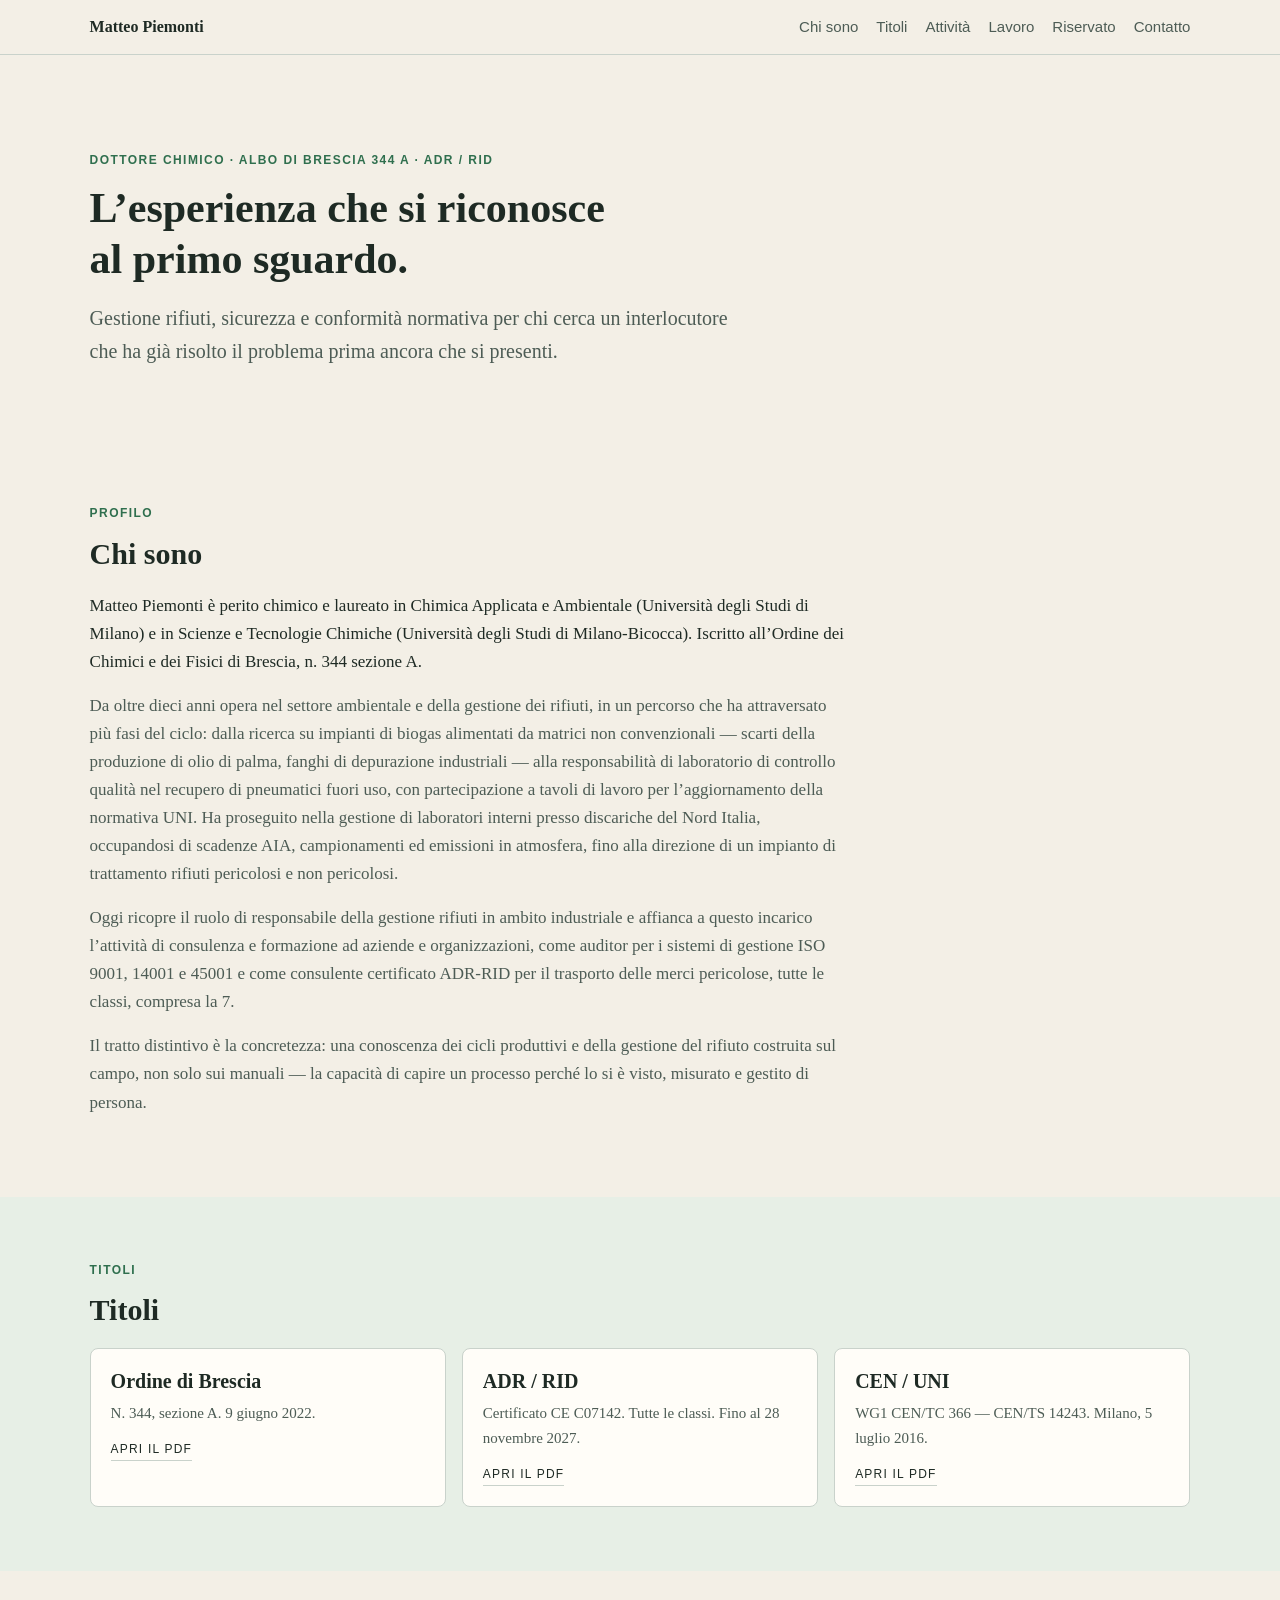
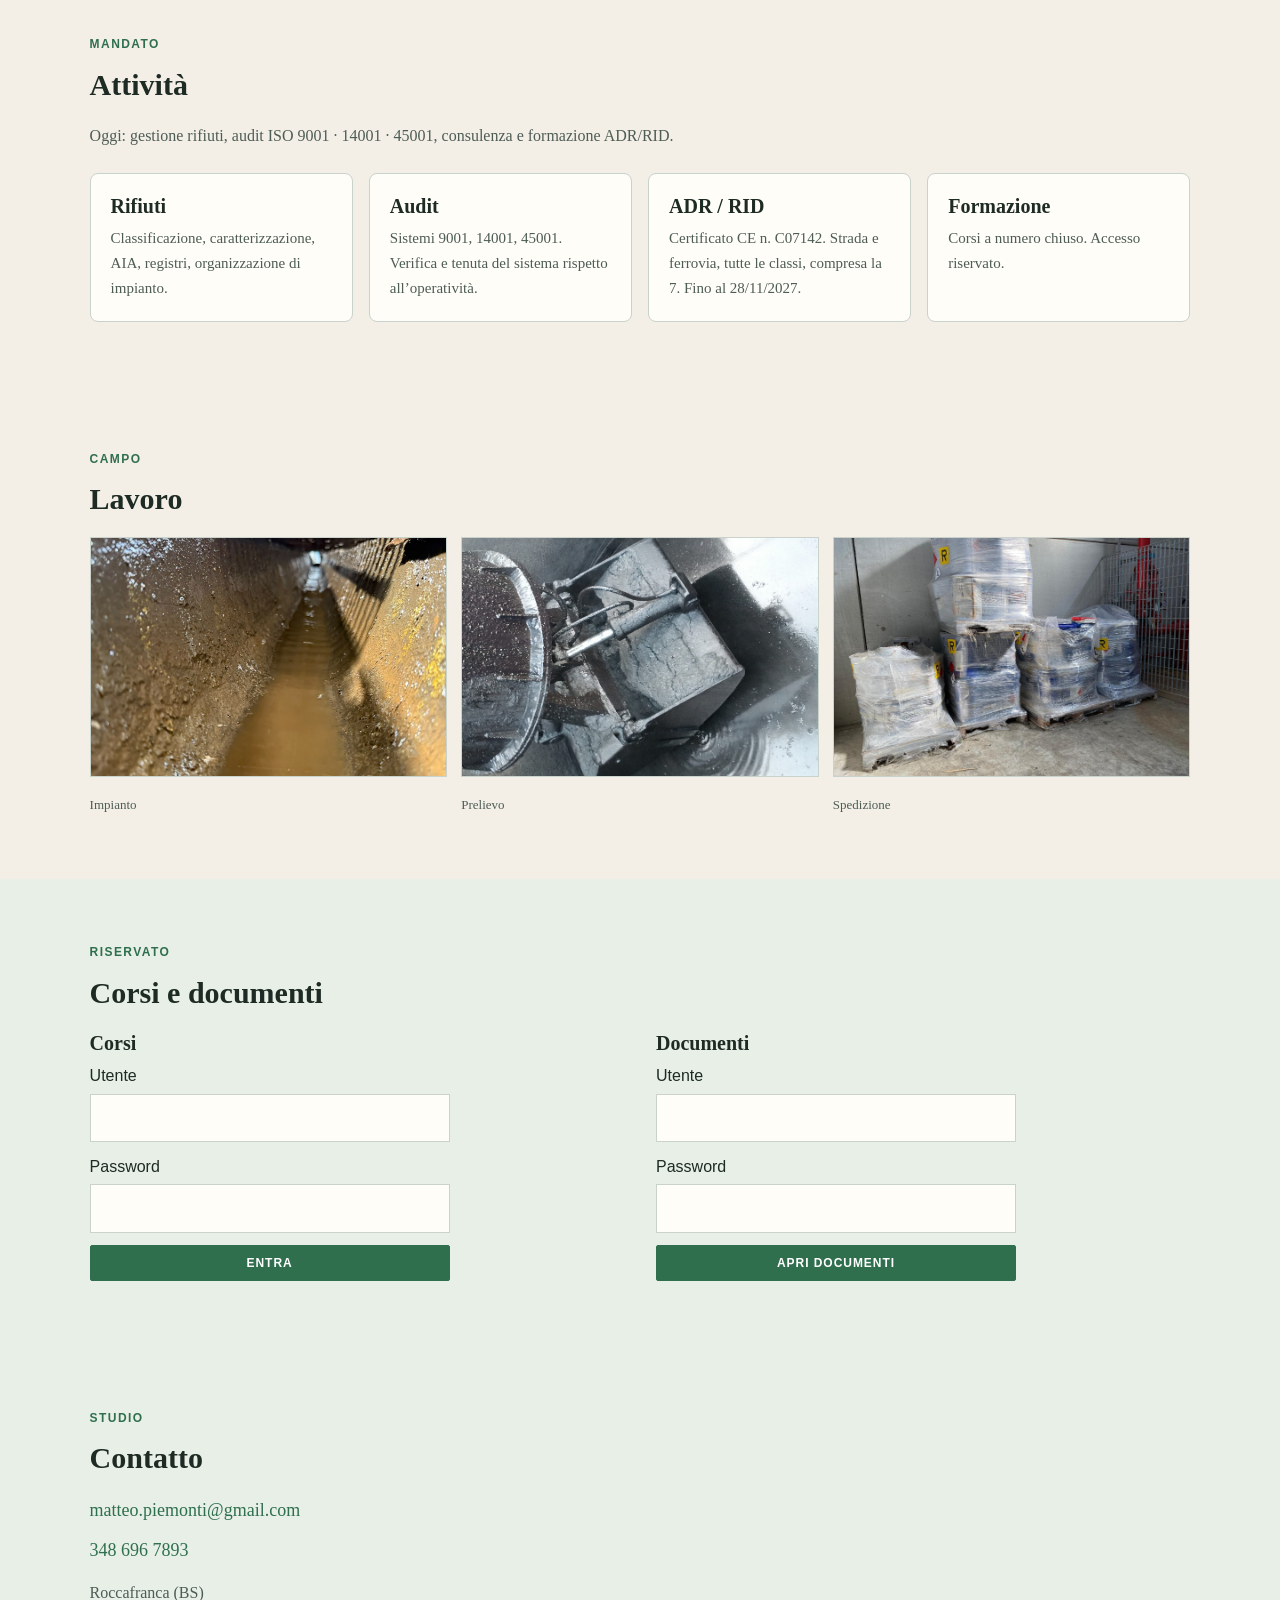
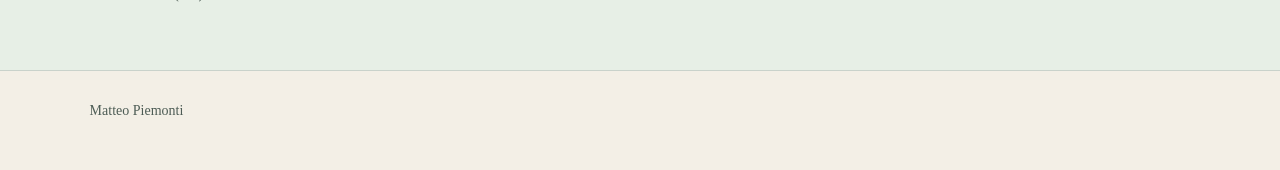
==== commit 5c849bc7: "Add files via upload" ====
--- a/index.html
+++ b/index.html
@@ -63,10 +63,10 @@
     <a class="logo" href="#top">Matteo Piemonti</a>
     <nav>
       <a href="#chi-sono">Chi sono</a>
+      <a href="#titoli">Titoli</a>
       <a href="#oggi">Attività</a>
       <a href="#campo">Lavoro</a>
-      <a href="#corsi">Corsi</a>
-      <a href="#attestati">Titoli</a>
+      <a href="#corsi">Riservato</a>
       <a href="#contatti">Contatto</a>
     </nav>
     <button class="menu-btn" type="button" onclick="document.body.classList.toggle('nav-open')">Menu</button>
@@ -89,7 +89,29 @@
     </div>
   </section>
 
-  <section class="band band-alt" id="oggi">
+  <section class="band band-alt" id="titoli">
+    <p class="eyebrow">Titoli</p>
+    <h2>Titoli</h2>
+    <div class="cards">
+      <article>
+        <h3>Ordine di Brescia</h3>
+        <p>N. 344, sezione A. 9 giugno 2022.</p>
+        <a class="textlink" href="https://matteopiemonti.it/iscrizione-ordine-chimici.pdf" target="_blank" rel="noopener">Apri il PDF</a>
+      </article>
+      <article>
+        <h3>ADR / RID</h3>
+        <p>Certificato CE C07142. Tutte le classi. Fino al 28 novembre 2027.</p>
+        <a class="textlink" href="https://matteopiemonti.it/certificato-adr-rid.pdf" target="_blank" rel="noopener">Apri il PDF</a>
+      </article>
+      <article>
+        <h3>CEN / UNI</h3>
+        <p>WG1 CEN/TC 366 — CEN/TS 14243. Milano, 5 luglio 2016.</p>
+        <a class="textlink" href="https://matteopiemonti.it/attestato-cen-uni-elt.pdf" target="_blank" rel="noopener">Apri il PDF</a>
+      </article>
+    </div>
+  </section>
+
+  <section class="band" id="oggi">
     <p class="eyebrow">Mandato</p>
     <h2>Attività</h2>
     <p class="lead-sm">Oggi: gestione rifiuti, audit ISO 9001 · 14001 · 45001, consulenza e formazione ADR/RID.</p>
@@ -134,67 +156,50 @@
 
   <section class="band band-alt" id="corsi">
     <p class="eyebrow">Riservato</p>
-    <h2>Corsi</h2>
-    <form class="login" id="login-form" onsubmit="return login(event)">
-      <label>Utente
-        <input type="text" id="user" autocomplete="username" required />
-      </label>
-      <label>Password
-        <input type="password" id="pass" autocomplete="current-password" required />
-      </label>
-      <button type="submit" class="btn">Entra</button>
-      <p class="err" id="login-err" hidden>Accesso non consentito.</p>
-    </form>
-    <div id="corsi-area" hidden>
-      <p class="ok" id="corso-titolo">Accesso consentito.</p>
-      <p class="lead-sm">Guardi la presentazione per intero. A fine video conferma e si apre il test.</p>
-      <div class="video-wrap">
-        <iframe id="corso-video" title="Presentazione del corso" allow="autoplay" allowfullscreen></iframe>
+    <h2>Corsi e documenti</h2>
+    <div style="display:grid; grid-template-columns:repeat(auto-fit,minmax(280px,1fr)); gap:32px; margin-top:16px;">
+      <div>
+        <h3>Corsi</h3>
+        <form class="login" id="login-form" onsubmit="return login(event)">
+          <label>Utente
+            <input type="text" id="user" autocomplete="username" required />
+          </label>
+          <label>Password
+            <input type="password" id="pass" autocomplete="current-password" required />
+          </label>
+          <button type="submit" class="btn">Entra</button>
+          <p class="err" id="login-err" hidden>Accesso non consentito.</p>
+        </form>
+        <div id="corsi-area" hidden>
+          <p class="ok" id="corso-titolo">Accesso consentito.</p>
+          <p class="lead-sm">Guardi la presentazione per intero. A fine video conferma e si apre il test.</p>
+          <div class="video-wrap">
+            <iframe id="corso-video" title="Presentazione del corso" allow="autoplay" allowfullscreen></iframe>
+          </div>
+          <p>
+            <button class="btn" type="button" id="corso-fine">Presentazione conclusa</button>
+          </p>
+          <p>
+            <a class="btn" id="corso-test" href="#" target="_blank" rel="noopener" aria-disabled="true">Vai al test</a>
+          </p>
+          <p class="err" id="corso-lock">Il test si apre dopo la conferma a fine presentazione.</p>
+          <p><button class="btn btn-ghost" type="button" onclick="logout()">Esci</button></p>
+        </div>
       </div>
-      <p>
-        <button class="btn" type="button" id="corso-fine">Presentazione conclusa</button>
-      </p>
-      <p>
-        <a class="btn" id="corso-test" href="#" target="_blank" rel="noopener" aria-disabled="true">Vai al test</a>
-      </p>
-      <p class="err" id="corso-lock">Il test si apre dopo la conferma a fine presentazione.</p>
-      <p><button class="btn btn-ghost" type="button" onclick="logout()">Esci</button></p>
-    </div>
-  </section>
-
-  <section class="band" id="attestati">
-    <p class="eyebrow">Documenti</p>
-    <h2>Titoli</h2>
-    <div class="cards">
-      <article>
-        <h3>Ordine di Brescia</h3>
-        <p>N. 344, sezione A. 9 giugno 2022.</p>
-        <a class="textlink" href="https://matteopiemonti.it/iscrizione-ordine-chimici.pdf" target="_blank" rel="noopener">Apri il PDF</a>
-      </article>
-      <article>
-        <h3>ADR / RID</h3>
-        <p>Certificato CE C07142. Tutte le classi. Fino al 28 novembre 2027.</p>
-        <a class="textlink" href="https://matteopiemonti.it/certificato-adr-rid.pdf" target="_blank" rel="noopener">Apri il PDF</a>
-      </article>
-      <article>
-        <h3>CEN / UNI</h3>
-        <p>WG1 CEN/TC 366 — CEN/TS 14243. Milano, 5 luglio 2016.</p>
-        <a class="textlink" href="https://matteopiemonti.it/attestato-cen-uni-elt.pdf" target="_blank" rel="noopener">Apri il PDF</a>
-      </article>
-    </div>
-
-    <h2 style="margin-top:48px;">Documenti per ditta</h2>
-    <p class="lead-sm">Accesso riservato. Si apre in una nuova scheda.</p>
-    <form class="login" id="docs-login" onsubmit="return apriDocumenti(event)">
-      <label>Utente
-        <input type="text" id="docs-user" autocomplete="username" required />
-      </label>
-      <label>Password
-        <input type="password" id="docs-pass" autocomplete="current-password" required />
-      </label>
-      <button type="submit" class="btn">Apri documenti</button>
-      <p class="err" id="docs-err" hidden>Accesso non consentito.</p>
-    </form>
+      <div>
+        <h3>Documenti</h3>
+        <form class="login" id="docs-login" onsubmit="return apriDocumenti(event)">
+          <label>Utente
+            <input type="text" id="docs-user" autocomplete="username" required />
+          </label>
+          <label>Password
+            <input type="password" id="docs-pass" autocomplete="current-password" required />
+          </label>
+          <button type="submit" class="btn">Apri documenti</button>
+          <p class="err" id="docs-err" hidden>Accesso non consentito.</p>
+        </form>
+      </div>
+    </div>
   </section>
 
   <section class="band band-alt" id="contatti">
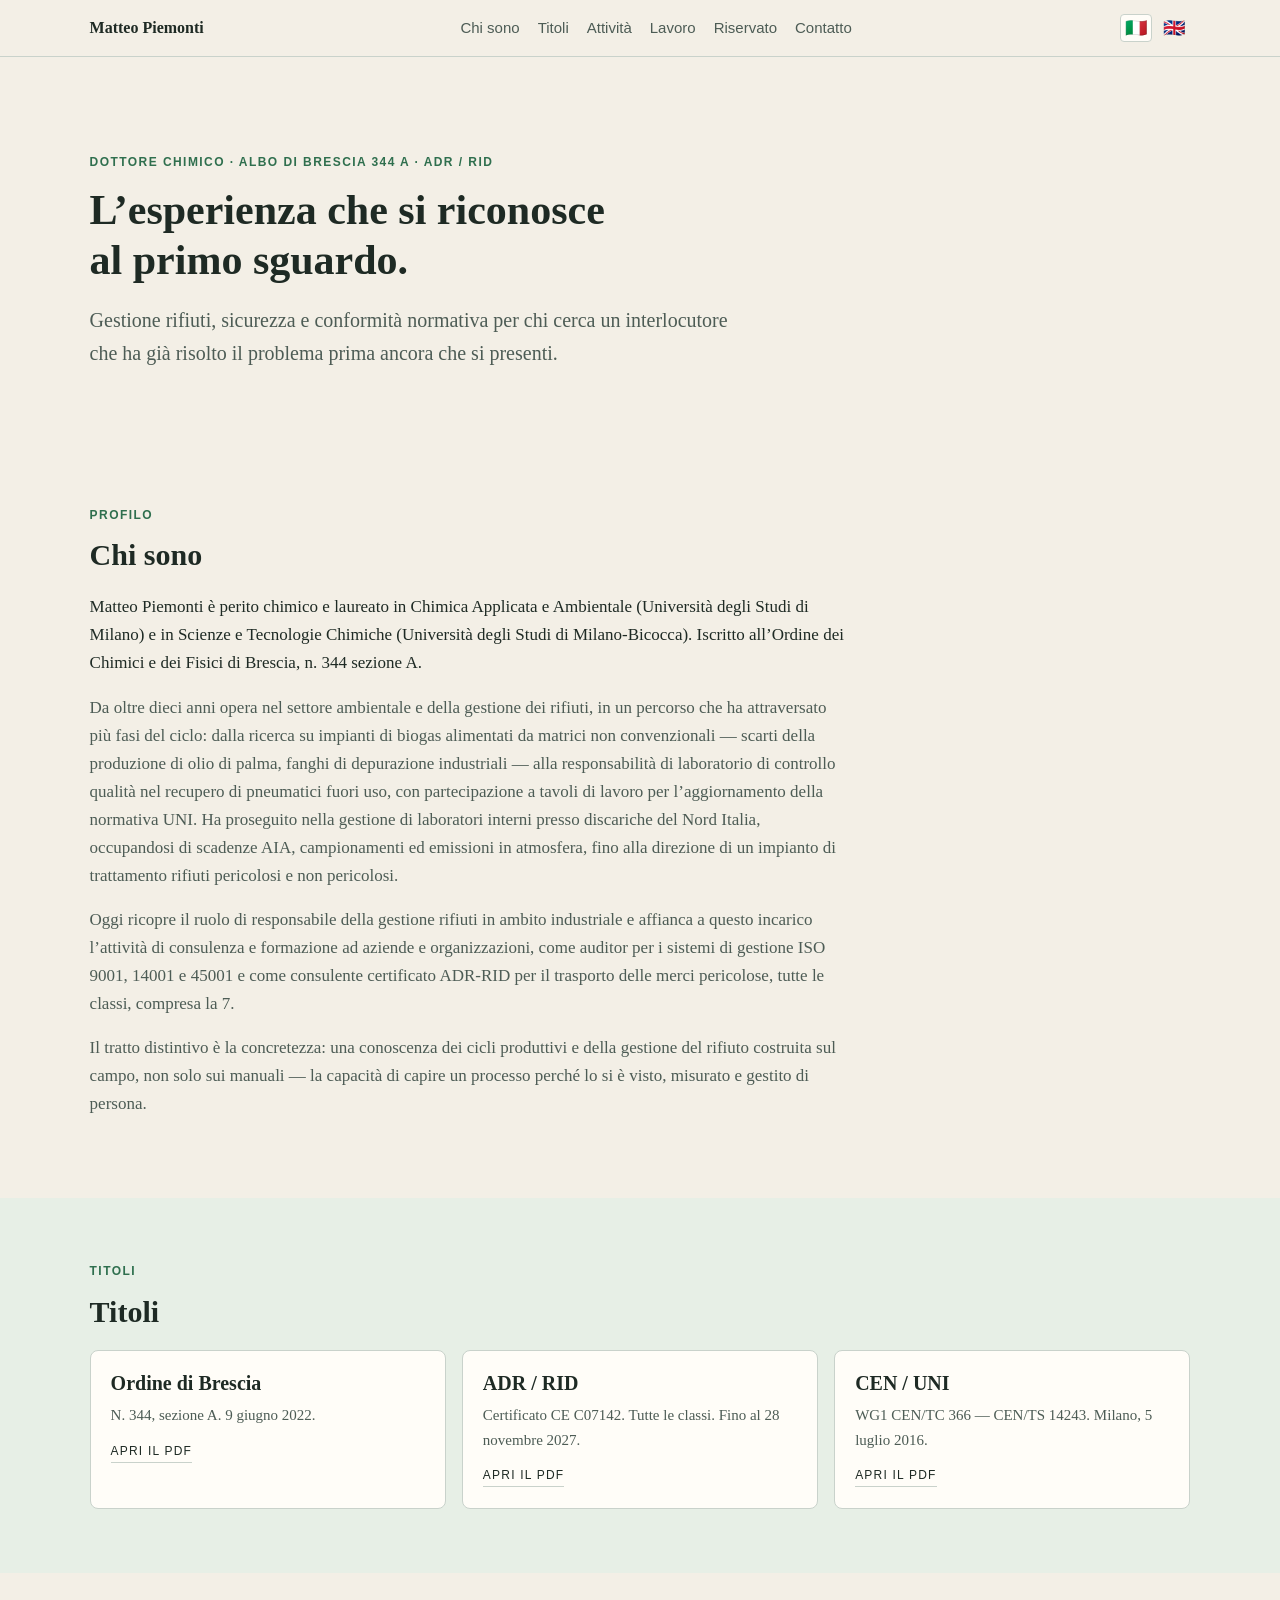
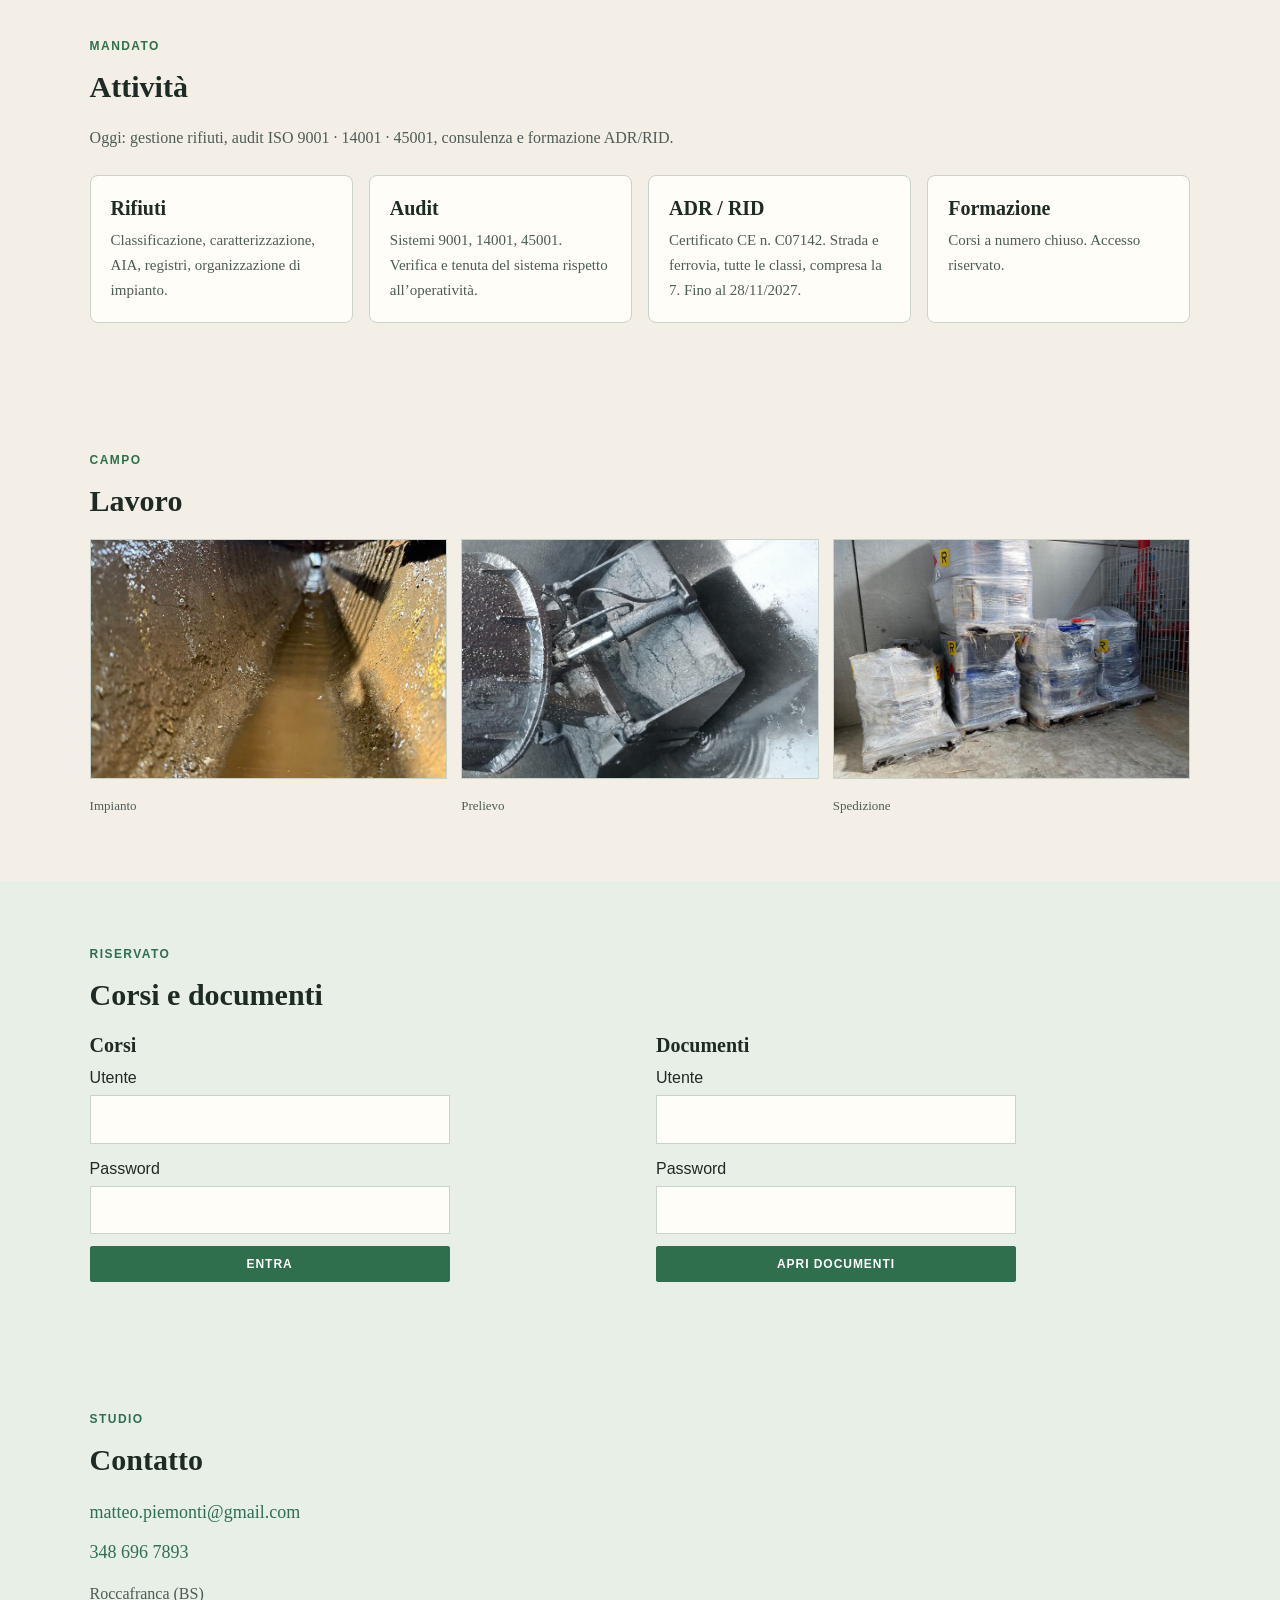
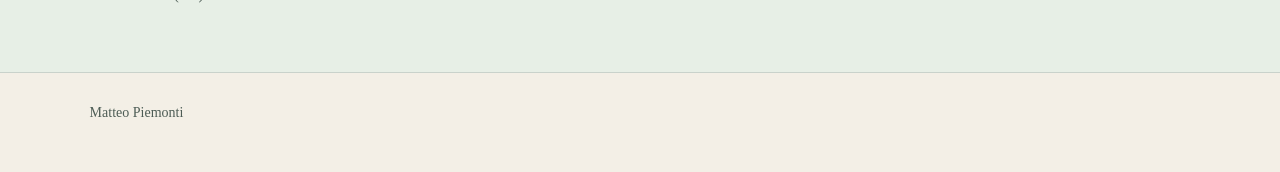
==== commit 3daab2f2: "Add Italian/English language switcher with flags" ====
--- a/index.html
+++ b/index.html
@@ -48,6 +48,9 @@
     #corso-test[aria-disabled="true"] { opacity:.4; pointer-events:none; }
     .contact-line { margin-top:10px; font-size:18px; }
     .mute-note { color:var(--mute); margin-top:14px; }
+    .lang-switch { display:flex; gap:6px; margin-left:12px; }
+    .lang-btn { background:none; border:1px solid transparent; font-size:18px; cursor:pointer; padding:2px 4px; border-radius:4px; }
+    .lang-btn.active { border-color:var(--line); background:var(--paper); }
     footer { padding:28px 7vw 48px; color:var(--mute); font-size:14px; border-top:1px solid var(--line); }
     @media (max-width:800px) {
       .nav nav { display:none; position:absolute; top:56px; right:12px; flex-direction:column; background:var(--paper); border:1px solid var(--line); padding:12px 16px; }
@@ -62,25 +65,29 @@
   <header class="nav">
     <a class="logo" href="#top">Matteo Piemonti</a>
     <nav>
-      <a href="#chi-sono">Chi sono</a>
-      <a href="#titoli">Titoli</a>
-      <a href="#oggi">Attività</a>
-      <a href="#campo">Lavoro</a>
-      <a href="#corsi">Riservato</a>
-      <a href="#contatti">Contatto</a>
+      <a href="#chi-sono" data-i18n="nav.chi-sono">Chi sono</a>
+      <a href="#titoli" data-i18n="nav.titoli">Titoli</a>
+      <a href="#oggi" data-i18n="nav.attivita">Attività</a>
+      <a href="#campo" data-i18n="nav.lavoro">Lavoro</a>
+      <a href="#corsi" data-i18n="nav.riservato">Riservato</a>
+      <a href="#contatti" data-i18n="nav.contatto">Contatto</a>
     </nav>
+    <div class="lang-switch">
+      <button type="button" class="lang-btn active" data-lang="it" title="Italiano">🇮🇹</button>
+      <button type="button" class="lang-btn" data-lang="en" title="English">🇬🇧</button>
+    </div>
     <button class="menu-btn" type="button" onclick="document.body.classList.toggle('nav-open')">Menu</button>
   </header>
 
   <section class="hero" id="top">
-    <p class="eyebrow">Dottore chimico · Albo di Brescia 344 A · ADR / RID</p>
-    <h1>L’esperienza che si riconosce<br />al primo sguardo.</h1>
-    <p class="lead">Gestione rifiuti, sicurezza e conformità normativa per chi cerca un interlocutore che ha già risolto il problema prima ancora che si presenti.</p>
+    <p class="eyebrow" data-i18n="hero.eyebrow">Dottore chimico · Albo di Brescia 344 A · ADR / RID</p>
+    <h1 data-i18n="hero.title">L’esperienza che si riconosce<br />al primo sguardo.</h1>
+    <p class="lead" data-i18n="hero.lead">Gestione rifiuti, sicurezza e conformità normativa per chi cerca un interlocutore che ha già risolto il problema prima ancora che si presenti.</p>
   </section>
 
   <section class="band" id="chi-sono">
-    <p class="eyebrow">Profilo</p>
-    <h2>Chi sono</h2>
+    <p class="eyebrow" data-i18n="chi.eyebrow">Profilo</p>
+    <h2 data-i18n="chi.title">Chi sono</h2>
     <div class="prose">
       <p>Matteo Piemonti è perito chimico e laureato in Chimica Applicata e Ambientale (Università degli Studi di Milano) e in Scienze e Tecnologie Chimiche (Università degli Studi di Milano-Bicocca). Iscritto all’Ordine dei Chimici e dei Fisici di Brescia, n. 344 sezione A.</p>
       <p>Da oltre dieci anni opera nel settore ambientale e della gestione dei rifiuti, in un percorso che ha attraversato più fasi del ciclo: dalla ricerca su impianti di biogas alimentati da matrici non convenzionali — scarti della produzione di olio di palma, fanghi di depurazione industriali — alla responsabilità di laboratorio di controllo qualità nel recupero di pneumatici fuori uso, con partecipazione a tavoli di lavoro per l’aggiornamento della normativa UNI. Ha proseguito nella gestione di laboratori interni presso discariche del Nord Italia, occupandosi di scadenze AIA, campionamenti ed emissioni in atmosfera, fino alla direzione di un impianto di trattamento rifiuti pericolosi e non pericolosi.</p>
@@ -90,8 +97,8 @@
   </section>
 
   <section class="band band-alt" id="titoli">
-    <p class="eyebrow">Titoli</p>
-    <h2>Titoli</h2>
+    <p class="eyebrow" data-i18n="titoli.eyebrow">Titoli</p>
+    <h2 data-i18n="titoli.title">Titoli</h2>
     <div class="cards">
       <article>
         <h3>Ordine di Brescia</h3>
@@ -112,9 +119,9 @@
   </section>
 
   <section class="band" id="oggi">
-    <p class="eyebrow">Mandato</p>
-    <h2>Attività</h2>
-    <p class="lead-sm">Oggi: gestione rifiuti, audit ISO 9001 · 14001 · 45001, consulenza e formazione ADR/RID.</p>
+    <p class="eyebrow" data-i18n="oggi.eyebrow">Mandato</p>
+    <h2 data-i18n="oggi.title">Attività</h2>
+    <p class="lead-sm" data-i18n="oggi.lead">Oggi: gestione rifiuti, audit ISO 9001 · 14001 · 45001, consulenza e formazione ADR/RID.</p>
     <div class="cards">
       <article>
         <h3>Rifiuti</h3>
@@ -136,8 +143,8 @@
   </section>
 
   <section class="band" id="campo">
-    <p class="eyebrow">Campo</p>
-    <h2>Lavoro</h2>
+    <p class="eyebrow" data-i18n="campo.eyebrow">Campo</p>
+    <h2 data-i18n="campo.title">Lavoro</h2>
     <div class="photos">
       <figure>
         <img src="impianto-canale.jpg" alt="Sezione di impianto" />
@@ -155,8 +162,8 @@
   </section>
 
   <section class="band band-alt" id="corsi">
-    <p class="eyebrow">Riservato</p>
-    <h2>Corsi e documenti</h2>
+    <p class="eyebrow" data-i18n="corsi.eyebrow">Riservato</p>
+    <h2 data-i18n="corsi.title">Corsi e documenti</h2>
     <div style="display:grid; grid-template-columns:repeat(auto-fit,minmax(280px,1fr)); gap:32px; margin-top:16px;">
       <div>
         <h3>Corsi</h3>
@@ -203,8 +210,8 @@
   </section>
 
   <section class="band band-alt" id="contatti">
-    <p class="eyebrow">Studio</p>
-    <h2>Contatto</h2>
+    <p class="eyebrow" data-i18n="contatti.eyebrow">Studio</p>
+    <h2 data-i18n="contatti.title">Contatto</h2>
     <p class="contact-line"><a href="mailto:matteo.piemonti@gmail.com">matteo.piemonti@gmail.com</a></p>
     <p class="contact-line"><a href="tel:+393486967893">348 696 7893</a></p>
     <p class="mute-note">Roccafranca (BS)</p>
@@ -214,6 +221,79 @@
     <p>Matteo Piemonti</p>
   </footer>
 
+  <script>
+    const i18n = {
+      it: {
+        "nav.chi-sono": "Chi sono",
+        "nav.titoli": "Titoli",
+        "nav.attivita": "Attività",
+        "nav.lavoro": "Lavoro",
+        "nav.riservato": "Riservato",
+        "nav.contatto": "Contatto",
+        "hero.eyebrow": "Dottore chimico · Albo di Brescia 344 A · ADR / RID",
+        "hero.title": "L’esperienza che si riconosce<br />al primo sguardo.",
+        "hero.lead": "Gestione rifiuti, sicurezza e conformità normativa per chi cerca un interlocutore che ha già risolto il problema prima ancora che si presenti.",
+        "chi.eyebrow": "Profilo",
+        "chi.title": "Chi sono",
+        "titoli.eyebrow": "Titoli",
+        "titoli.title": "Titoli",
+        "oggi.eyebrow": "Mandato",
+        "oggi.title": "Attività",
+        "oggi.lead": "Oggi: gestione rifiuti, audit ISO 9001 · 14001 · 45001, consulenza e formazione ADR/RID.",
+        "campo.eyebrow": "Campo",
+        "campo.title": "Lavoro",
+        "corsi.eyebrow": "Riservato",
+        "corsi.title": "Corsi e documenti",
+        "contatti.eyebrow": "Studio",
+        "contatti.title": "Contatto"
+      },
+      en: {
+        "nav.chi-sono": "About",
+        "nav.titoli": "Credentials",
+        "nav.attivita": "Services",
+        "nav.lavoro": "Field",
+        "nav.riservato": "Members",
+        "nav.contatto": "Contact",
+        "hero.eyebrow": "Doctor of Chemistry · Brescia Register 344 A · ADR / RID",
+        "hero.title": "Experience recognised<br />at first glance.",
+        "hero.lead": "Waste management, safety and regulatory compliance for those who want an interlocutor who has already solved the problem before it appears.",
+        "chi.eyebrow": "Profile",
+        "chi.title": "About",
+        "titoli.eyebrow": "Credentials",
+        "titoli.title": "Credentials",
+        "oggi.eyebrow": "Mandate",
+        "oggi.title": "Services",
+        "oggi.lead": "Today: waste management, ISO 9001 · 14001 · 45001 audits, ADR/RID consulting and training.",
+        "campo.eyebrow": "Field",
+        "campo.title": "Work",
+        "corsi.eyebrow": "Members",
+        "corsi.title": "Courses and documents",
+        "contatti.eyebrow": "Studio",
+        "contatti.title": "Contact"
+      }
+    };
+
+    function setLang(lang) {
+      document.querySelectorAll("[data-i18n]").forEach((el) => {
+        const key = el.getAttribute("data-i18n");
+        if (i18n[lang] && i18n[lang][key]) {
+          el.innerHTML = i18n[lang][key];
+        }
+      });
+      document.querySelectorAll(".lang-btn").forEach((btn) => {
+        btn.classList.toggle("active", btn.dataset.lang === lang);
+      });
+      document.documentElement.lang = lang;
+      localStorage.setItem("lang", lang);
+    }
+
+    document.querySelectorAll(".lang-btn").forEach((btn) => {
+      btn.addEventListener("click", () => setLang(btn.dataset.lang));
+    });
+
+    const saved = localStorage.getItem("lang") || "it";
+    if (saved === "en") setLang("en");
+  </script>
   <script src="app.js"></script>
 </body>
 </html>
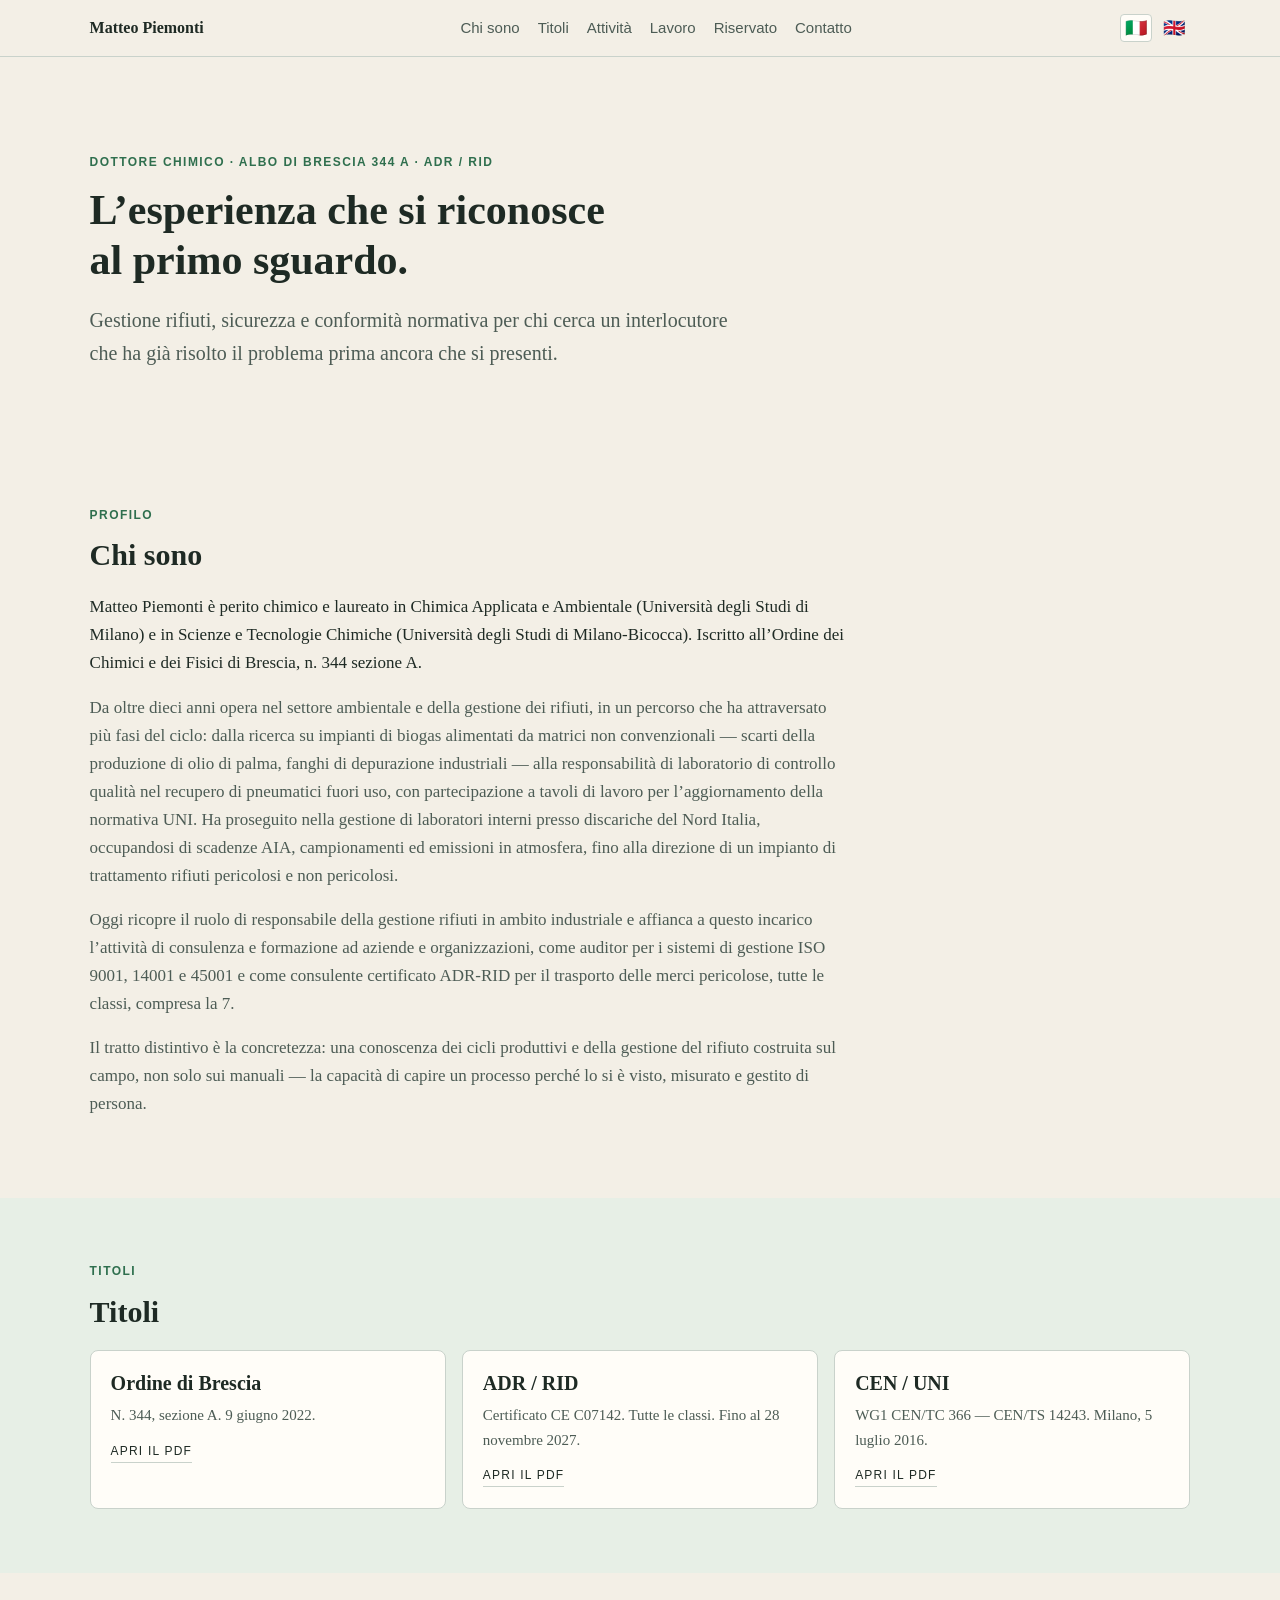
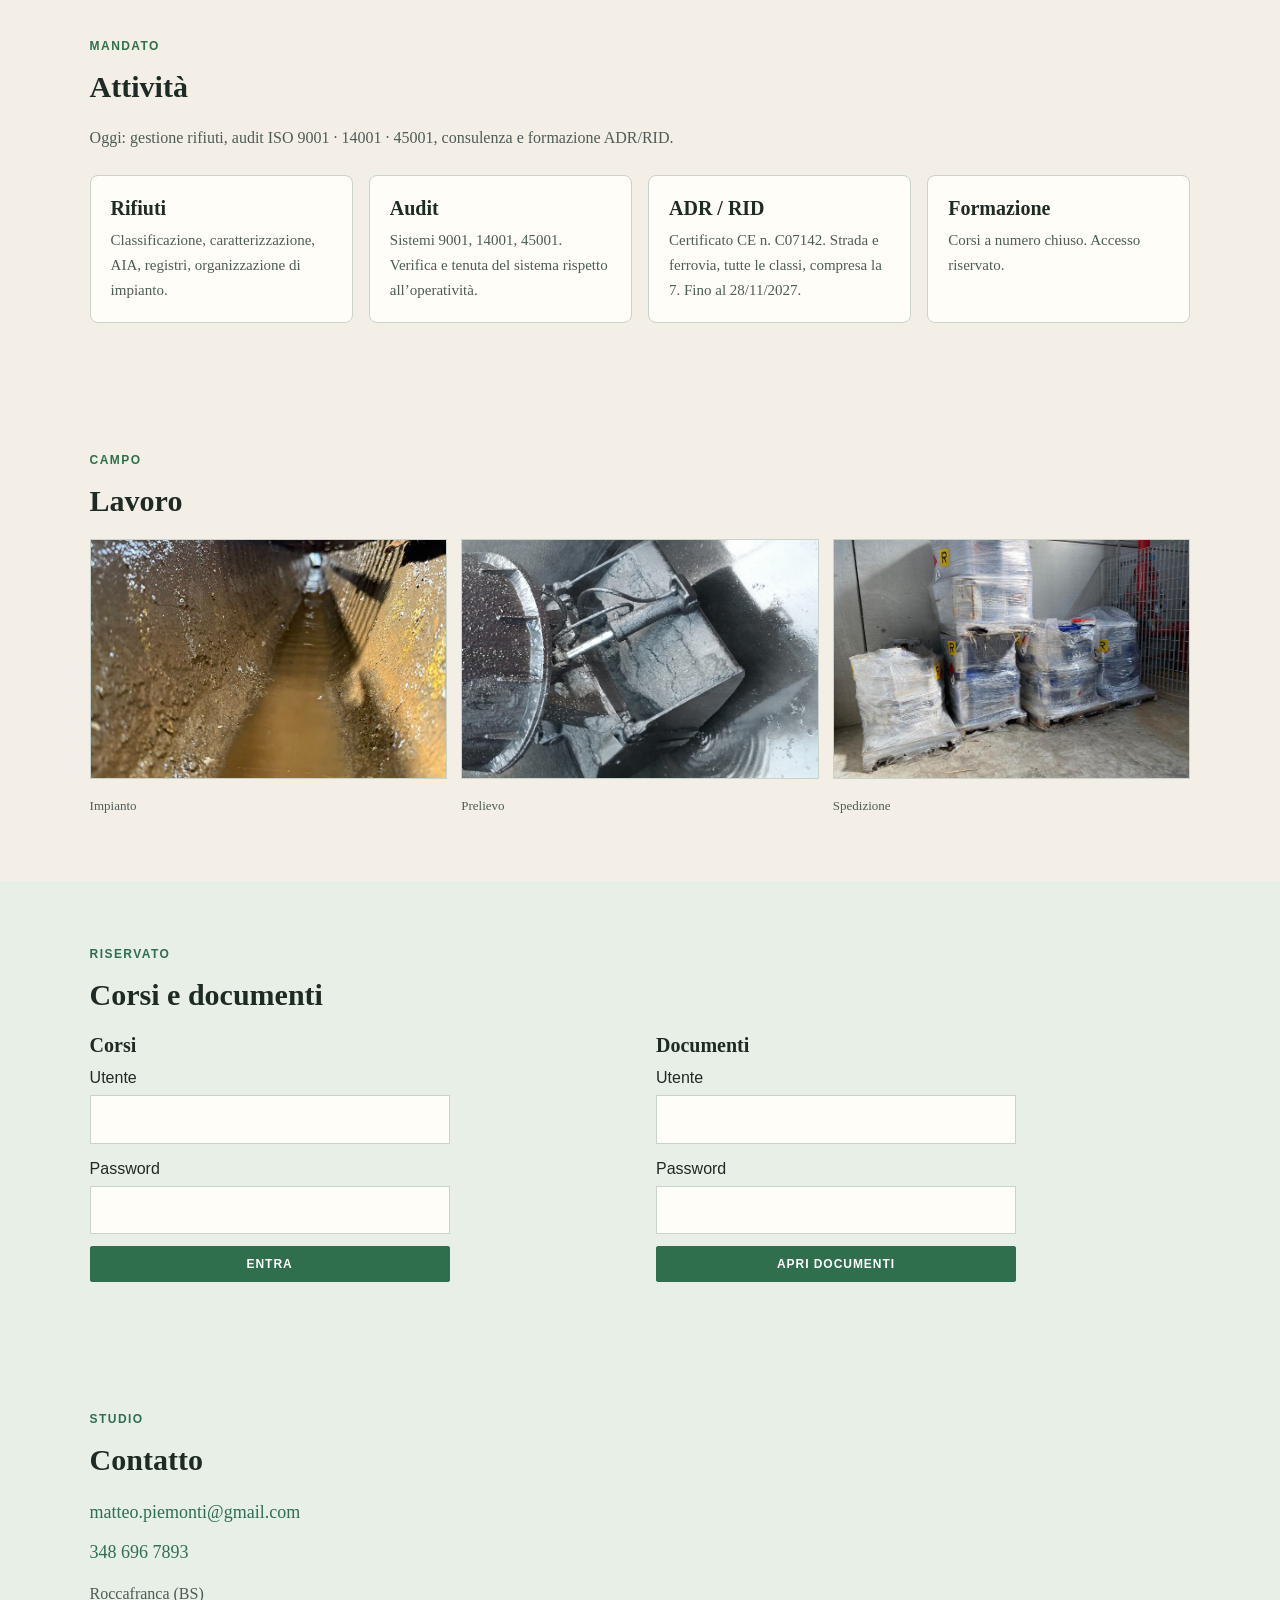
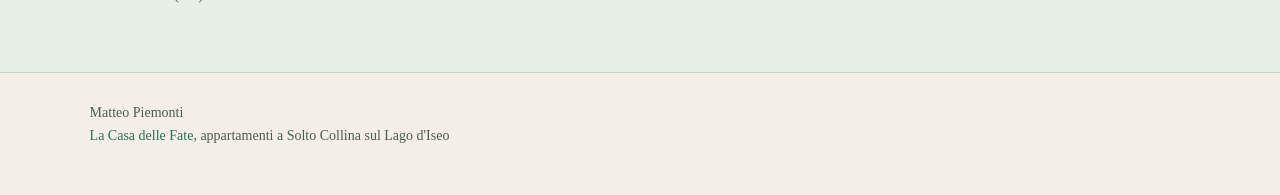
==== commit 2f9cd84f: "Link a La Casa delle Fate dal sito dello studio" ====
--- a/index.html
+++ b/index.html
@@ -89,10 +89,10 @@
     <p class="eyebrow" data-i18n="chi.eyebrow">Profilo</p>
     <h2 data-i18n="chi.title">Chi sono</h2>
     <div class="prose">
-      <p>Matteo Piemonti è perito chimico e laureato in Chimica Applicata e Ambientale (Università degli Studi di Milano) e in Scienze e Tecnologie Chimiche (Università degli Studi di Milano-Bicocca). Iscritto all’Ordine dei Chimici e dei Fisici di Brescia, n. 344 sezione A.</p>
-      <p>Da oltre dieci anni opera nel settore ambientale e della gestione dei rifiuti, in un percorso che ha attraversato più fasi del ciclo: dalla ricerca su impianti di biogas alimentati da matrici non convenzionali — scarti della produzione di olio di palma, fanghi di depurazione industriali — alla responsabilità di laboratorio di controllo qualità nel recupero di pneumatici fuori uso, con partecipazione a tavoli di lavoro per l’aggiornamento della normativa UNI. Ha proseguito nella gestione di laboratori interni presso discariche del Nord Italia, occupandosi di scadenze AIA, campionamenti ed emissioni in atmosfera, fino alla direzione di un impianto di trattamento rifiuti pericolosi e non pericolosi.</p>
-      <p>Oggi ricopre il ruolo di responsabile della gestione rifiuti in ambito industriale e affianca a questo incarico l’attività di consulenza e formazione ad aziende e organizzazioni, come auditor per i sistemi di gestione ISO 9001, 14001 e 45001 e come consulente certificato ADR-RID per il trasporto delle merci pericolose, tutte le classi, compresa la 7.</p>
-      <p>Il tratto distintivo è la concretezza: una conoscenza dei cicli produttivi e della gestione del rifiuto costruita sul campo, non solo sui manuali — la capacità di capire un processo perché lo si è visto, misurato e gestito di persona.</p>
+      <p data-i18n="chi.p1">Matteo Piemonti è perito chimico e laureato in Chimica Applicata e Ambientale (Università degli Studi di Milano) e in Scienze e Tecnologie Chimiche (Università degli Studi di Milano-Bicocca). Iscritto all’Ordine dei Chimici e dei Fisici di Brescia, n. 344 sezione A.</p>
+      <p data-i18n="chi.p2">Da oltre dieci anni opera nel settore ambientale e della gestione dei rifiuti, in un percorso che ha attraversato più fasi del ciclo: dalla ricerca su impianti di biogas alimentati da matrici non convenzionali — scarti della produzione di olio di palma, fanghi di depurazione industriali — alla responsabilità di laboratorio di controllo qualità nel recupero di pneumatici fuori uso, con partecipazione a tavoli di lavoro per l’aggiornamento della normativa UNI. Ha proseguito nella gestione di laboratori interni presso discariche del Nord Italia, occupandosi di scadenze AIA, campionamenti ed emissioni in atmosfera, fino alla direzione di un impianto di trattamento rifiuti pericolosi e non pericolosi.</p>
+      <p data-i18n="chi.p3">Oggi ricopre il ruolo di responsabile della gestione rifiuti in ambito industriale e affianca a questo incarico l’attività di consulenza e formazione ad aziende e organizzazioni, come auditor per i sistemi di gestione ISO 9001, 14001 e 45001 e come consulente certificato ADR-RID per il trasporto delle merci pericolose, tutte le classi, compresa la 7.</p>
+      <p data-i18n="chi.p4">Il tratto distintivo è la concretezza: una conoscenza dei cicli produttivi e della gestione del rifiuto costruita sul campo, non solo sui manuali — la capacità di capire un processo perché lo si è visto, misurato e gestito di persona.</p>
     </div>
   </section>
 
@@ -101,19 +101,19 @@
     <h2 data-i18n="titoli.title">Titoli</h2>
     <div class="cards">
       <article>
-        <h3>Ordine di Brescia</h3>
-        <p>N. 344, sezione A. 9 giugno 2022.</p>
-        <a class="textlink" href="https://matteopiemonti.it/iscrizione-ordine-chimici.pdf" target="_blank" rel="noopener">Apri il PDF</a>
+        <h3 data-i18n="titoli.ordine">Ordine di Brescia</h3>
+        <p data-i18n="titoli.ordine.p">N. 344, sezione A. 9 giugno 2022.</p>
+        <a class="textlink" href="https://matteopiemonti.it/iscrizione-ordine-chimici.pdf" target="_blank" rel="noopener" data-i18n="pdf.open">Apri il PDF</a>
       </article>
       <article>
         <h3>ADR / RID</h3>
-        <p>Certificato CE C07142. Tutte le classi. Fino al 28 novembre 2027.</p>
-        <a class="textlink" href="https://matteopiemonti.it/certificato-adr-rid.pdf" target="_blank" rel="noopener">Apri il PDF</a>
+        <p data-i18n="titoli.adr.p">Certificato CE C07142. Tutte le classi. Fino al 28 novembre 2027.</p>
+        <a class="textlink" href="https://matteopiemonti.it/certificato-adr-rid.pdf" target="_blank" rel="noopener" data-i18n="pdf.open">Apri il PDF</a>
       </article>
       <article>
         <h3>CEN / UNI</h3>
-        <p>WG1 CEN/TC 366 — CEN/TS 14243. Milano, 5 luglio 2016.</p>
-        <a class="textlink" href="https://matteopiemonti.it/attestato-cen-uni-elt.pdf" target="_blank" rel="noopener">Apri il PDF</a>
+        <p data-i18n="titoli.cen.p">WG1 CEN/TC 366 — CEN/TS 14243. Milano, 5 luglio 2016.</p>
+        <a class="textlink" href="https://matteopiemonti.it/attestato-cen-uni-elt.pdf" target="_blank" rel="noopener" data-i18n="pdf.open">Apri il PDF</a>
       </article>
     </div>
   </section>
@@ -124,20 +124,20 @@
     <p class="lead-sm" data-i18n="oggi.lead">Oggi: gestione rifiuti, audit ISO 9001 · 14001 · 45001, consulenza e formazione ADR/RID.</p>
     <div class="cards">
       <article>
-        <h3>Rifiuti</h3>
-        <p>Classificazione, caratterizzazione, AIA, registri, organizzazione di impianto.</p>
+        <h3 data-i18n="oggi.rifiuti">Rifiuti</h3>
+        <p data-i18n="oggi.rifiuti.p">Classificazione, caratterizzazione, AIA, registri, organizzazione di impianto.</p>
       </article>
       <article>
         <h3>Audit</h3>
-        <p>Sistemi 9001, 14001, 45001. Verifica e tenuta del sistema rispetto all’operatività.</p>
+        <p data-i18n="oggi.audit.p">Sistemi 9001, 14001, 45001. Verifica e tenuta del sistema rispetto all’operatività.</p>
       </article>
       <article>
         <h3>ADR / RID</h3>
-        <p>Certificato CE n. C07142. Strada e ferrovia, tutte le classi, compresa la 7. Fino al 28/11/2027.</p>
-      </article>
-      <article>
-        <h3>Formazione</h3>
-        <p>Corsi a numero chiuso. Accesso riservato.</p>
+        <p data-i18n="oggi.adr.p">Certificato CE n. C07142. Strada e ferrovia, tutte le classi, compresa la 7. Fino al 28/11/2027.</p>
+      </article>
+      <article>
+        <h3 data-i18n="oggi.formazione">Formazione</h3>
+        <p data-i18n="oggi.formazione.p">Corsi a numero chiuso. Accesso riservato.</p>
       </article>
     </div>
   </section>
@@ -219,6 +219,7 @@
 
   <footer>
     <p>Matteo Piemonti</p>
+    <p><a href="https://lacasadellefate.net/">La Casa delle Fate</a>, appartamenti a Solto Collina sul Lago d'Iseo</p>
   </footer>
 
   <script>
@@ -235,11 +236,26 @@
         "hero.lead": "Gestione rifiuti, sicurezza e conformità normativa per chi cerca un interlocutore che ha già risolto il problema prima ancora che si presenti.",
         "chi.eyebrow": "Profilo",
         "chi.title": "Chi sono",
+        "chi.p1": "Matteo Piemonti è perito chimico e laureato in Chimica Applicata e Ambientale (Università degli Studi di Milano) e in Scienze e Tecnologie Chimiche (Università degli Studi di Milano-Bicocca). Iscritto all’Ordine dei Chimici e dei Fisici di Brescia, n. 344 sezione A.",
+        "chi.p2": "Da oltre dieci anni opera nel settore ambientale e della gestione dei rifiuti, in un percorso che ha attraversato più fasi del ciclo: dalla ricerca su impianti di biogas alimentati da matrici non convenzionali — scarti della produzione di olio di palma, fanghi di depurazione industriali — alla responsabilità di laboratorio di controllo qualità nel recupero di pneumatici fuori uso, con partecipazione a tavoli di lavoro per l’aggiornamento della normativa UNI. Ha proseguito nella gestione di laboratori interni presso discariche del Nord Italia, occupandosi di scadenze AIA, campionamenti ed emissioni in atmosfera, fino alla direzione di un impianto di trattamento rifiuti pericolosi e non pericolosi.",
+        "chi.p3": "Oggi ricopre il ruolo di responsabile della gestione rifiuti in ambito industriale e affianca a questo incarico l’attività di consulenza e formazione ad aziende e organizzazioni, come auditor per i sistemi di gestione ISO 9001, 14001 e 45001 e come consulente certificato ADR-RID per il trasporto delle merci pericolose, tutte le classi, compresa la 7.",
+        "chi.p4": "Il tratto distintivo è la concretezza: una conoscenza dei cicli produttivi e della gestione del rifiuto costruita sul campo, non solo sui manuali — la capacità di capire un processo perché lo si è visto, misurato e gestito di persona.",
         "titoli.eyebrow": "Titoli",
         "titoli.title": "Titoli",
+        "titoli.ordine": "Ordine di Brescia",
+        "titoli.ordine.p": "N. 344, sezione A. 9 giugno 2022.",
+        "titoli.adr.p": "Certificato CE C07142. Tutte le classi. Fino al 28 novembre 2027.",
+        "titoli.cen.p": "WG1 CEN/TC 366 — CEN/TS 14243. Milano, 5 luglio 2016.",
+        "pdf.open": "Apri il PDF",
         "oggi.eyebrow": "Mandato",
         "oggi.title": "Attività",
         "oggi.lead": "Oggi: gestione rifiuti, audit ISO 9001 · 14001 · 45001, consulenza e formazione ADR/RID.",
+        "oggi.rifiuti": "Rifiuti",
+        "oggi.rifiuti.p": "Classificazione, caratterizzazione, AIA, registri, organizzazione di impianto.",
+        "oggi.audit.p": "Sistemi 9001, 14001, 45001. Verifica e tenuta del sistema rispetto all’operatività.",
+        "oggi.adr.p": "Certificato CE n. C07142. Strada e ferrovia, tutte le classi, compresa la 7. Fino al 28/11/2027.",
+        "oggi.formazione": "Formazione",
+        "oggi.formazione.p": "Corsi a numero chiuso. Accesso riservato.",
         "campo.eyebrow": "Campo",
         "campo.title": "Lavoro",
         "corsi.eyebrow": "Riservato",
@@ -259,11 +275,26 @@
         "hero.lead": "Waste management, safety and regulatory compliance for those who want an interlocutor who has already solved the problem before it appears.",
         "chi.eyebrow": "Profile",
         "chi.title": "About",
+        "chi.p1": "Matteo Piemonti holds a chemical technician diploma and degrees in Applied and Environmental Chemistry (University of Milan) and in Chemical Sciences and Technologies (University of Milan-Bicocca). Registered with the Order of Chemists and Physicists of Brescia, no. 344 section A.",
+        "chi.p2": "For over ten years he has worked in the environmental sector and waste management, following a path that has covered multiple stages of the cycle: from research on biogas plants fed with unconventional matrices — palm oil production residues, industrial sewage sludge — to responsibility for the quality control laboratory in the recovery of end-of-life tyres, including participation in working groups for the update of UNI standards. He then managed internal laboratories at landfills in Northern Italy, handling AIA deadlines, sampling and atmospheric emissions, up to the direction of a plant for the treatment of hazardous and non-hazardous waste.",
+        "chi.p3": "Today he holds the role of waste management manager in an industrial context and combines this with consulting and training activities for companies and organisations, as an auditor for ISO 9001, 14001 and 45001 management systems and as a certified ADR-RID consultant for the transport of dangerous goods, all classes including class 7.",
+        "chi.p4": "His distinguishing trait is concreteness: a knowledge of production cycles and waste management built in the field, not only on manuals — the ability to understand a process because he has seen, measured and managed it in person.",
         "titoli.eyebrow": "Credentials",
         "titoli.title": "Credentials",
+        "titoli.ordine": "Brescia Register",
+        "titoli.ordine.p": "No. 344, section A. 9 June 2022.",
+        "titoli.adr.p": "CE Certificate C07142. All classes. Until 28 November 2027.",
+        "titoli.cen.p": "WG1 CEN/TC 366 — CEN/TS 14243. Milan, 5 July 2016.",
+        "pdf.open": "Open PDF",
         "oggi.eyebrow": "Mandate",
         "oggi.title": "Services",
         "oggi.lead": "Today: waste management, ISO 9001 · 14001 · 45001 audits, ADR/RID consulting and training.",
+        "oggi.rifiuti": "Waste",
+        "oggi.rifiuti.p": "Classification, characterisation, AIA, registers, plant organisation.",
+        "oggi.audit.p": "Systems 9001, 14001, 45001. Verification and maintenance of the system against operations.",
+        "oggi.adr.p": "CE Certificate no. C07142. Road and rail, all classes including 7. Until 28/11/2027.",
+        "oggi.formazione": "Training",
+        "oggi.formazione.p": "Limited-number courses. Restricted access.",
         "campo.eyebrow": "Field",
         "campo.title": "Work",
         "corsi.eyebrow": "Members",
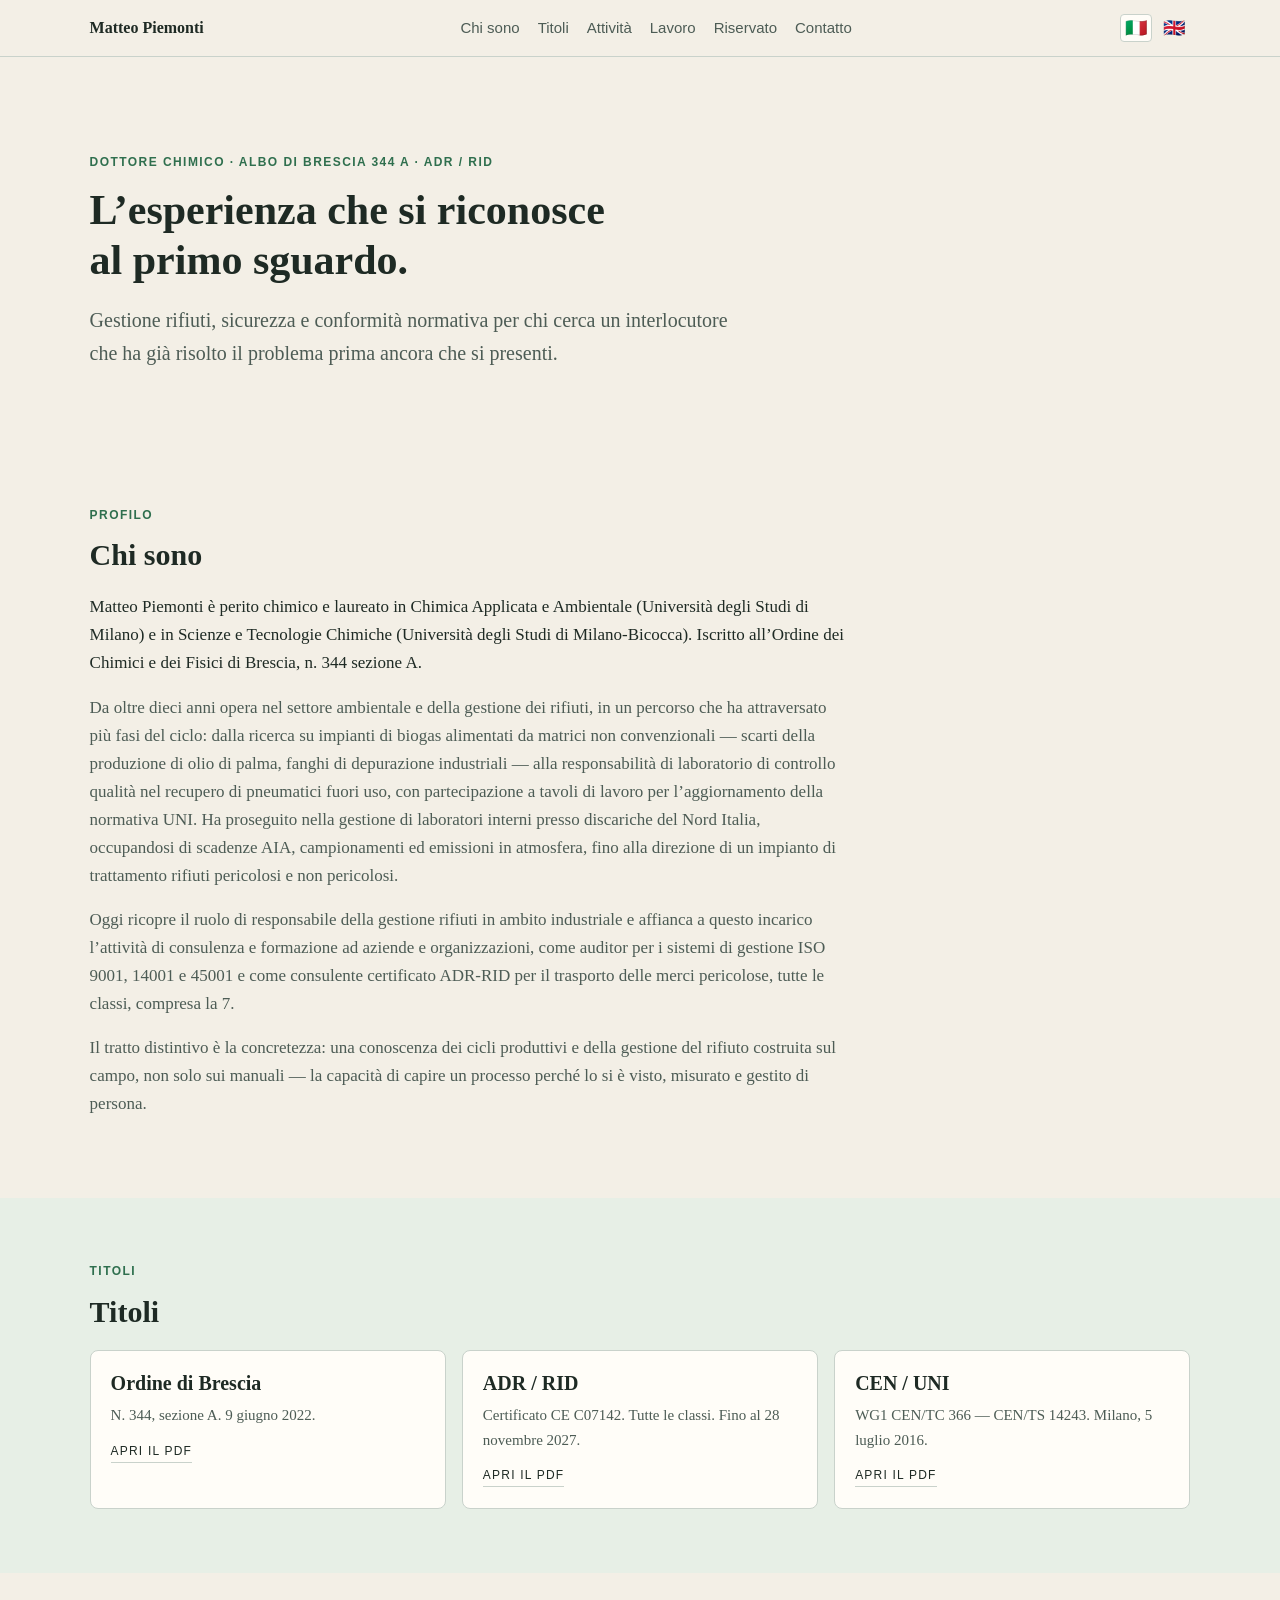
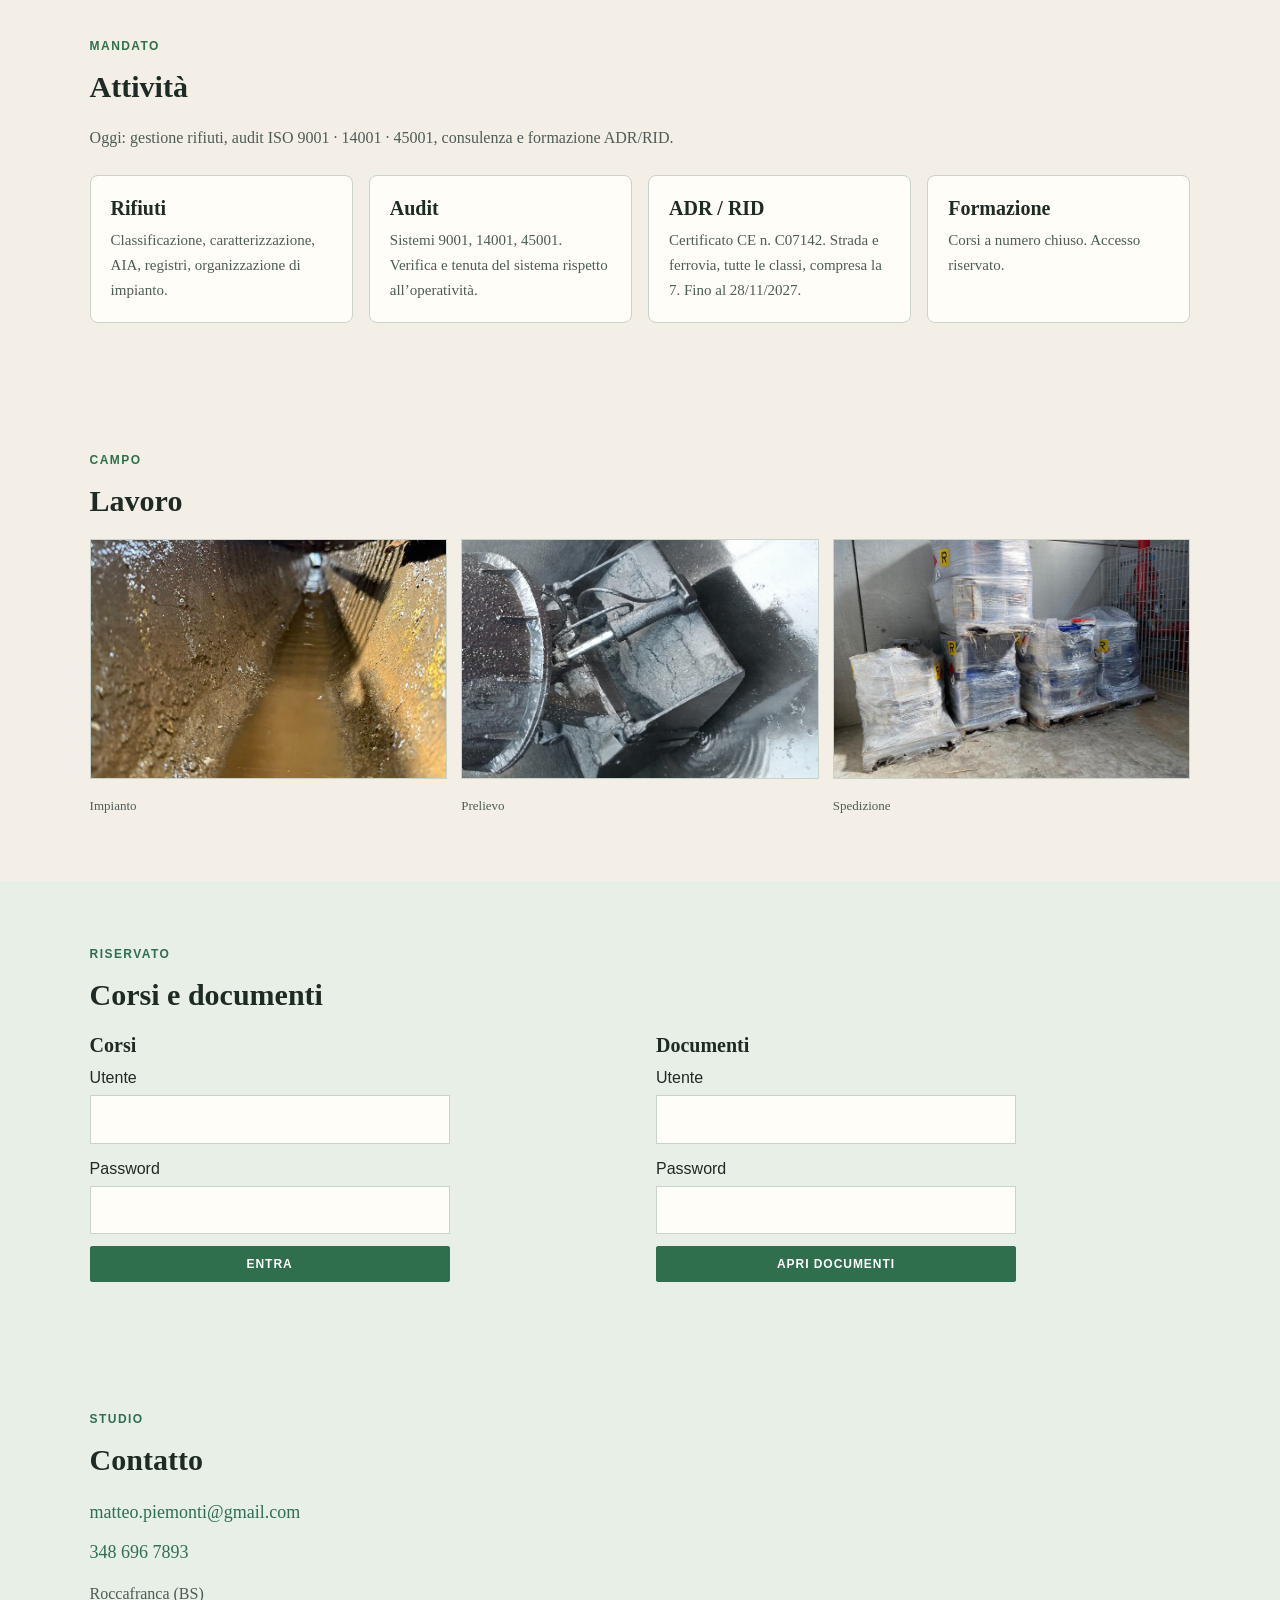
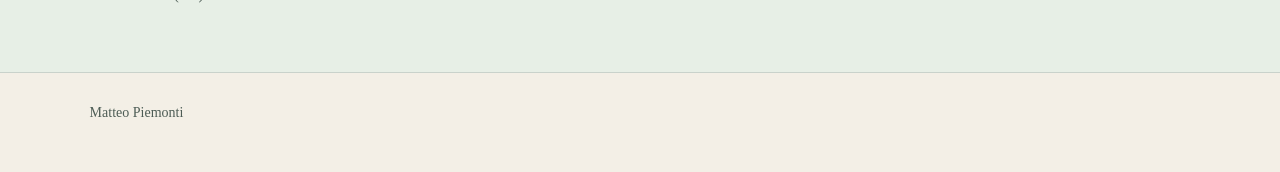
==== commit 2337c20b: "Rimuove il link a La Casa delle Fate dal sito professionale" ====
--- a/index.html
+++ b/index.html
@@ -219,7 +219,6 @@
 
   <footer>
     <p>Matteo Piemonti</p>
-    <p><a href="https://lacasadellefate.net/">La Casa delle Fate</a>, appartamenti a Solto Collina sul Lago d'Iseo</p>
   </footer>
 
   <script>
